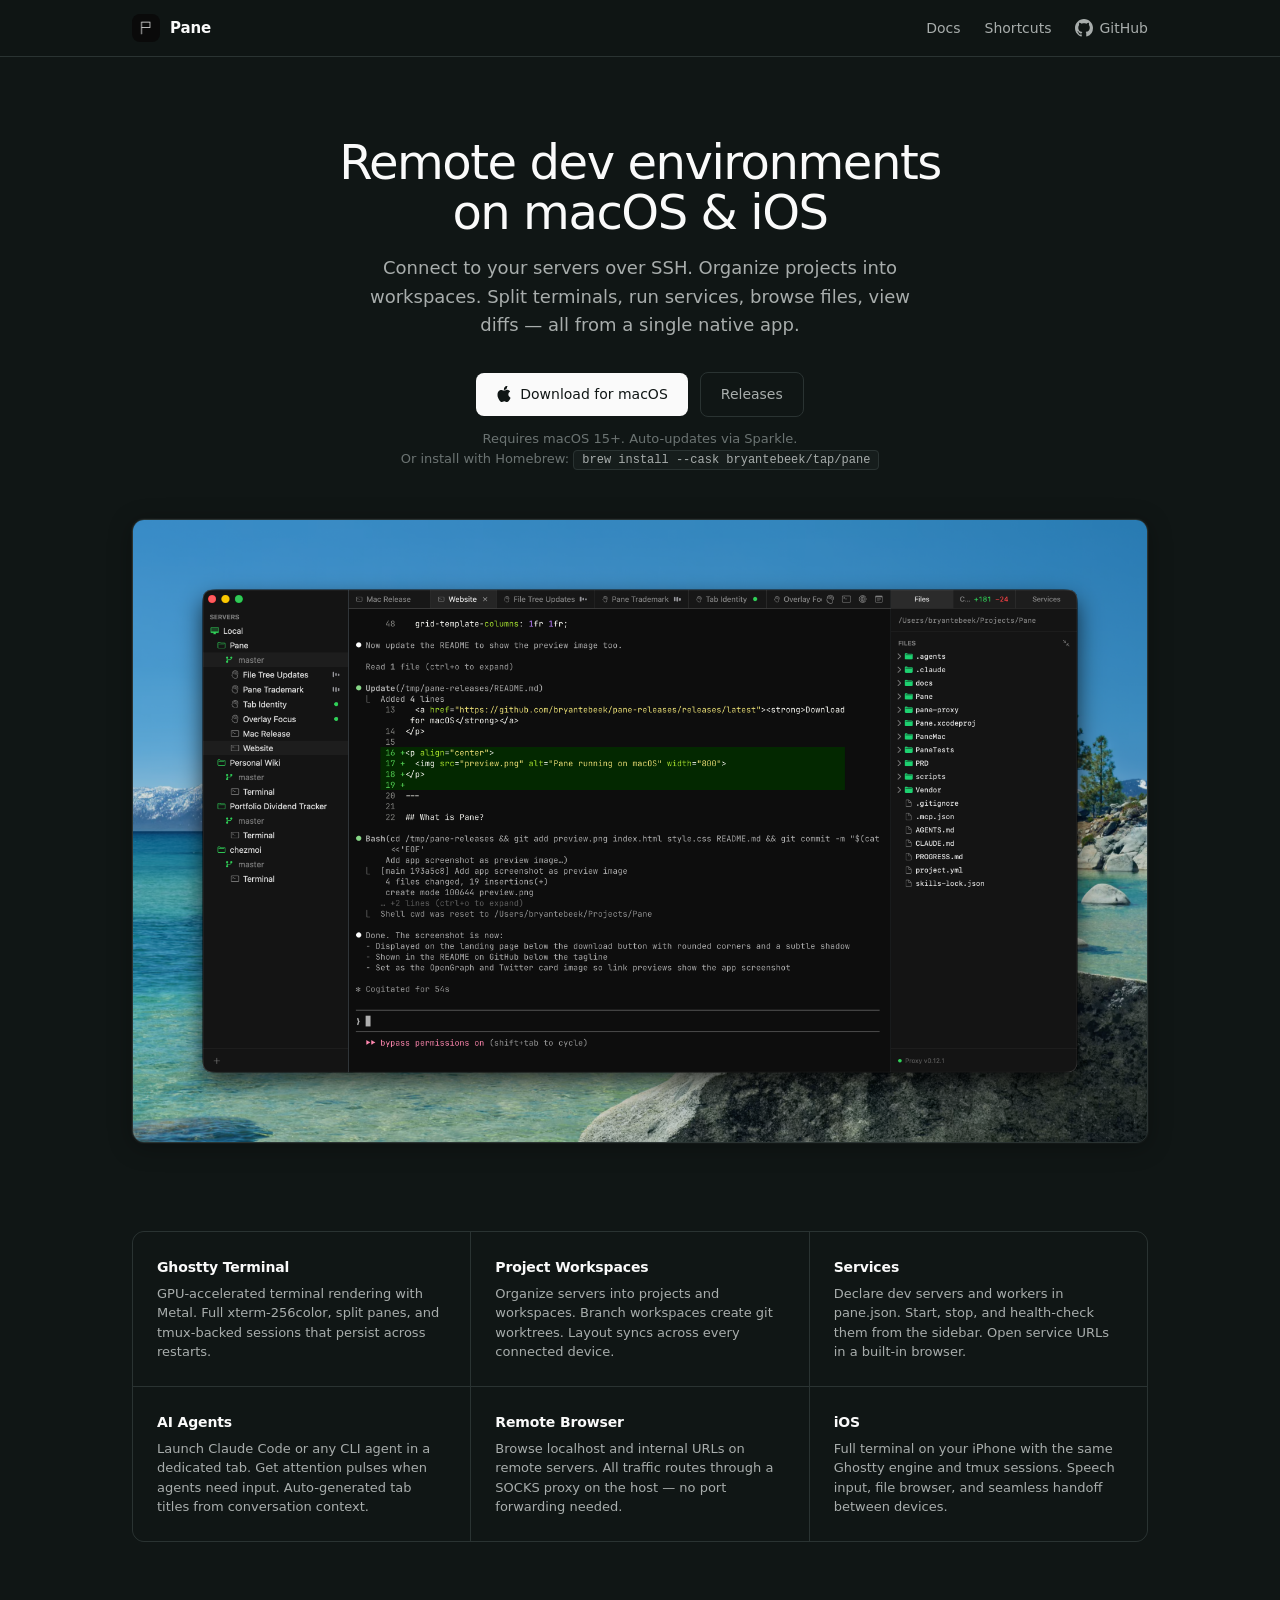
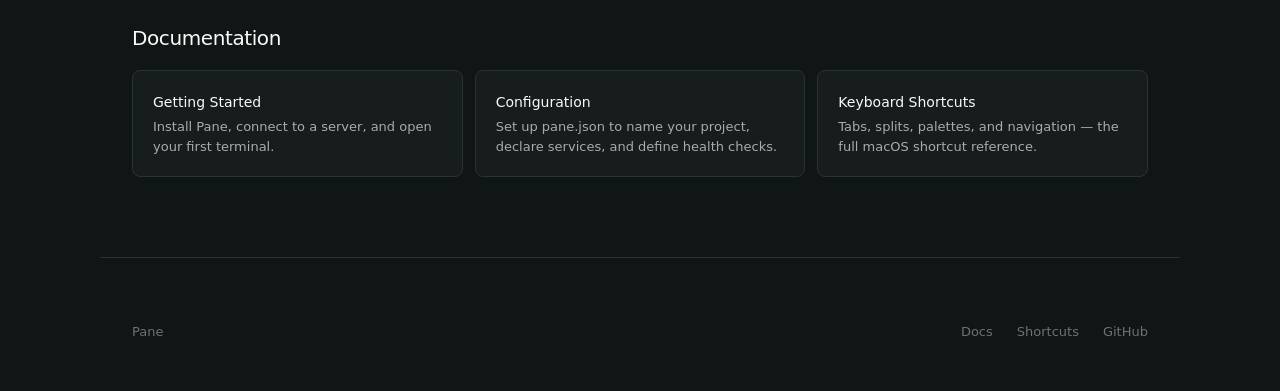
==== index.html @ 987dcee6 "redesign: dark theme landing page inspired by paseo.sh Dark background (#101615), sticky nav with bl" ====
<!doctype html>
<html lang="en">
<head>
  <meta charset="utf-8">
  <title>Pane — remote dev environments on macOS & iOS</title>
  <meta name="viewport" content="width=device-width, initial-scale=1">
  <meta name="description" content="A native macOS and iOS app for managing remote development environments over SSH. Ghostty-powered terminals, split panes, services, and seamless cross-device sync.">
  <meta property="og:image" content="https://bryantebeek.github.io/pane-releases/preview.png">
  <meta property="og:title" content="Pane — remote dev environments on macOS & iOS">
  <meta property="og:description" content="A native macOS and iOS app for managing remote development environments over SSH. Ghostty-powered terminals, split panes, services, and seamless cross-device sync.">
  <meta name="twitter:card" content="summary_large_image">
  <meta name="twitter:image" content="https://bryantebeek.github.io/pane-releases/preview.png">
  <link rel="icon" href="icon.png" type="image/png">
  <link rel="stylesheet" href="style.css">
</head>
<body>
  <nav>
    <div class="nav-inner">
      <a href="/" class="nav-brand">
        <img src="icon.png" alt="Pane" width="28" height="28">
        Pane
      </a>
      <div class="nav-links">
        <a href="docs/getting-started.html">Docs</a>
        <a href="docs/keyboard-shortcuts.html">Shortcuts</a>
        <a href="https://github.com/bryantebeek/pane-releases" class="gh-link">
          <svg viewBox="0 0 16 16" aria-hidden="true"><path d="M8 0C3.58 0 0 3.58 0 8c0 3.54 2.29 6.53 5.47 7.59.4.07.55-.17.55-.38 0-.19-.01-.82-.01-1.49-2.01.37-2.53-.49-2.69-.94-.09-.23-.48-.94-.82-1.13-.28-.15-.68-.52-.01-.53.63-.01 1.08.58 1.23.82.72 1.21 1.87.87 2.33.66.07-.52.28-.87.51-1.07-1.78-.2-3.64-.89-3.64-3.95 0-.87.31-1.59.82-2.15-.08-.2-.36-1.02.08-2.12 0 0 .67-.21 2.2.82.64-.18 1.32-.27 2-.27.68 0 1.36.09 2 .27 1.53-1.04 2.2-.82 2.2-.82.44 1.1.16 1.92.08 2.12.51.56.82 1.27.82 2.15 0 3.07-1.87 3.75-3.65 3.95.29.25.54.73.54 1.48 0 1.07-.01 1.93-.01 2.2 0 .21.15.46.55.38A8.013 8.013 0 0016 8c0-4.42-3.58-8-8-8z"/></svg>
          GitHub
        </a>
      </div>
    </div>
  </nav>

  <section class="hero">
    <h1>Remote dev environments<br>on macOS &amp; iOS</h1>
    <p class="subtitle">
      Connect to your servers over SSH. Organize projects into workspaces.
      Split terminals, run services, browse files, view diffs &mdash; all from
      a single native app.
    </p>
    <div class="hero-actions">
      <a class="btn-primary" href="https://github.com/bryantebeek/pane-releases/releases/latest">
        <svg viewBox="0 0 16 16" fill="currentColor"><path d="M11.182.008C11.148-.03 9.923.023 8.857 1.18c-1.066 1.156-.902 2.482-.878 2.516.024.034 1.52.087 2.475-1.258.955-1.345.762-2.391.728-2.43zm3.314 11.733c-.048-.096-2.325-1.234-2.113-3.422.212-2.189 1.675-2.789 1.698-2.854.023-.065-.597-.79-1.254-1.157a3.692 3.692 0 00-1.563-.434c-.108-.003-.483-.095-1.254.116-.508.139-1.653.589-1.968.607-.316.018-1.256-.522-2.267-.665-.647-.125-1.333.131-1.824.328-.49.196-1.422.754-2.074 2.237-.652 1.482-.311 3.83-.067 4.56.244.729.625 1.924 1.273 2.796.576.984 1.34 1.667 1.659 1.899.319.232 1.219.386 1.843.067.502-.308 1.408-.485 1.766-.472.357.013 1.061.154 1.782.539.571.197 1.111.115 1.652-.105.541-.221 1.324-1.059 2.238-2.758.347-.79.505-1.217.473-1.282z"/><path d="M11.182.008C11.148-.03 9.923.023 8.857 1.18c-1.066 1.156-.902 2.482-.878 2.516.024.034 1.52.087 2.475-1.258.955-1.345.762-2.391.728-2.43z"/></svg>
        Download for macOS
      </a>
      <a class="btn-secondary" href="https://github.com/bryantebeek/pane-releases/releases/latest">
        Releases
      </a>
    </div>
    <div class="hero-meta">
      Requires macOS 15+. Auto-updates via Sparkle.<br>
      Or install with Homebrew: <code>brew install --cask bryantebeek/tap/pane</code>
    </div>
  </section>

  <div class="preview-wrap">
    <img src="preview.png" alt="Pane running on macOS">
  </div>

  <section class="features-section">
    <div class="features-grid">
      <div class="feature">
        <h3>Ghostty Terminal</h3>
        <p>GPU-accelerated terminal rendering with Metal. Full xterm-256color, split panes, and tmux-backed sessions that persist across restarts.</p>
      </div>
      <div class="feature">
        <h3>Project Workspaces</h3>
        <p>Organize servers into projects and workspaces. Branch workspaces create git worktrees. Layout syncs across every connected device.</p>
      </div>
      <div class="feature">
        <h3>Services</h3>
        <p>Declare dev servers and workers in pane.json. Start, stop, and health-check them from the sidebar. Open service URLs in a built-in browser.</p>
      </div>
      <div class="feature">
        <h3>AI Agents</h3>
        <p>Launch Claude Code or any CLI agent in a dedicated tab. Get attention pulses when agents need input. Auto-generated tab titles from conversation context.</p>
      </div>
      <div class="feature">
        <h3>Remote Browser</h3>
        <p>Browse localhost and internal URLs on remote servers. All traffic routes through a SOCKS proxy on the host &mdash; no port forwarding needed.</p>
      </div>
      <div class="feature">
        <h3>iOS</h3>
        <p>Full terminal on your iPhone with the same Ghostty engine and tmux sessions. Speech input, file browser, and seamless handoff between devices.</p>
      </div>
    </div>
  </section>

  <section class="docs-section">
    <h2>Documentation</h2>
    <div class="docs-grid">
      <a href="docs/getting-started.html" class="doc-card">
        <h3>Getting Started</h3>
        <p>Install Pane, connect to a server, and open your first terminal.</p>
      </a>
      <a href="docs/configuration.html" class="doc-card">
        <h3>Configuration</h3>
        <p>Set up pane.json to name your project, declare services, and define health checks.</p>
      </a>
      <a href="docs/keyboard-shortcuts.html" class="doc-card">
        <h3>Keyboard Shortcuts</h3>
        <p>Tabs, splits, palettes, and navigation &mdash; the full macOS shortcut reference.</p>
      </a>
    </div>
  </section>

  <footer>
    <div class="footer-left">Pane</div>
    <div class="footer-links">
      <a href="docs/getting-started.html">Docs</a>
      <a href="docs/keyboard-shortcuts.html">Shortcuts</a>
      <a href="https://github.com/bryantebeek/pane-releases">GitHub</a>
    </div>
  </footer>
</body>
</html>
---- style.css ----
*,
*::before,
*::after {
  margin: 0;
  padding: 0;
  box-sizing: border-box;
}

:root {
  --bg: #101615;
  --bg-raised: #161d1c;
  --bg-card: #1a2221;
  --border: #2a3332;
  --border-hover: #3a4544;
  --text: #fafafa;
  --text-muted: #a8adac;
  --text-dim: #6b7372;
  --accent: #fafafa;
  --radius: 8px;
  --radius-lg: 12px;
  --max-width: 1080px;
}

html {
  -webkit-font-smoothing: antialiased;
  -moz-osx-font-smoothing: grayscale;
}

body {
  font: 16px/1.6 ui-sans-serif, system-ui, -apple-system, sans-serif;
  color: var(--text);
  background: var(--bg);
  min-height: 100vh;
}

a {
  color: inherit;
  text-decoration: none;
}

/* Nav */
nav {
  position: sticky;
  top: 0;
  z-index: 100;
  backdrop-filter: blur(12px);
  -webkit-backdrop-filter: blur(12px);
  background: rgba(16, 22, 21, 0.8);
  border-bottom: 1px solid var(--border);
}

.nav-inner {
  max-width: var(--max-width);
  margin: 0 auto;
  padding: 0 2rem;
  height: 56px;
  display: flex;
  align-items: center;
  justify-content: space-between;
}

.nav-brand {
  display: flex;
  align-items: center;
  gap: 10px;
  font-weight: 600;
  font-size: 15px;
  letter-spacing: -0.01em;
}

.nav-brand img {
  border-radius: 8px;
}

.nav-links {
  display: flex;
  align-items: center;
  gap: 1.5rem;
}

.nav-links a {
  font-size: 14px;
  color: var(--text-muted);
  transition: color 0.15s;
}

.nav-links a:hover {
  color: var(--text);
}

.nav-links .gh-link {
  display: flex;
  align-items: center;
  gap: 6px;
}

.nav-links .gh-link svg {
  width: 18px;
  height: 18px;
  fill: var(--text-muted);
  transition: fill 0.15s;
}

.nav-links .gh-link:hover svg {
  fill: var(--text);
}

/* Hero */
.hero {
  max-width: var(--max-width);
  margin: 0 auto;
  padding: 5rem 2rem 0;
  text-align: center;
}

.hero h1 {
  font-size: clamp(2rem, 5vw, 3rem);
  font-weight: 500;
  line-height: 1.05;
  letter-spacing: -0.03em;
  margin-bottom: 1rem;
}

.hero .subtitle {
  font-size: 1.125rem;
  color: var(--text-muted);
  line-height: 1.6;
  max-width: 560px;
  margin: 0 auto 2rem;
}

.hero-actions {
  display: flex;
  align-items: center;
  justify-content: center;
  gap: 0.75rem;
  flex-wrap: wrap;
  margin-bottom: 0.75rem;
}

.btn-primary {
  display: inline-flex;
  align-items: center;
  gap: 8px;
  padding: 10px 20px;
  background: var(--text);
  color: var(--bg);
  border-radius: var(--radius);
  font-size: 14px;
  font-weight: 500;
  transition: opacity 0.15s;
}

.btn-primary:hover {
  opacity: 0.9;
}

.btn-primary svg {
  width: 16px;
  height: 16px;
}

.btn-secondary {
  display: inline-flex;
  align-items: center;
  gap: 8px;
  padding: 10px 20px;
  background: transparent;
  color: var(--text-muted);
  border: 1px solid var(--border);
  border-radius: var(--radius);
  font-size: 14px;
  font-weight: 500;
  transition: border-color 0.15s, color 0.15s;
}

.btn-secondary:hover {
  border-color: var(--border-hover);
  color: var(--text);
}

.hero-meta {
  color: var(--text-dim);
  font-size: 13px;
  margin-top: 0.5rem;
}

.hero-meta code {
  background: var(--bg-raised);
  padding: 2px 8px;
  border-radius: 4px;
  font-size: 12px;
  font-family: ui-monospace, "SF Mono", Menlo, monospace;
  border: 1px solid var(--border);
  color: var(--text-muted);
}

/* Preview */
.preview-wrap {
  max-width: var(--max-width);
  margin: 3rem auto 0;
  padding: 0 2rem;
}

.preview-wrap img {
  width: 100%;
  border-radius: var(--radius-lg);
  border: 1px solid var(--border);
  box-shadow:
    0 4px 24px rgba(0, 0, 0, 0.3),
    0 0 0 1px rgba(255, 255, 255, 0.03);
}

/* Features */
.features-section {
  max-width: var(--max-width);
  margin: 0 auto;
  padding: 5rem 2rem 0;
}

.features-grid {
  display: grid;
  grid-template-columns: repeat(3, 1fr);
  gap: 1px;
  background: var(--border);
  border: 1px solid var(--border);
  border-radius: var(--radius-lg);
  overflow: hidden;
}

.feature {
  background: var(--bg);
  padding: 1.5rem;
}

.feature h3 {
  font-size: 14px;
  font-weight: 600;
  margin-bottom: 0.35rem;
  letter-spacing: -0.01em;
}

.feature p {
  font-size: 13px;
  color: var(--text-muted);
  line-height: 1.5;
}

/* Docs */
.docs-section {
  max-width: var(--max-width);
  margin: 0 auto;
  padding: 5rem 2rem 0;
}

.docs-section h2 {
  font-size: 1.25rem;
  font-weight: 500;
  margin-bottom: 1rem;
  letter-spacing: -0.02em;
}

.docs-grid {
  display: grid;
  grid-template-columns: repeat(3, 1fr);
  gap: 0.75rem;
}

.doc-card {
  display: block;
  padding: 1.25rem;
  background: var(--bg-raised);
  border: 1px solid var(--border);
  border-radius: var(--radius);
  transition: border-color 0.15s, background 0.15s;
}

.doc-card:hover {
  border-color: var(--border-hover);
  background: var(--bg-card);
}

.doc-card h3 {
  font-size: 14px;
  font-weight: 500;
  margin-bottom: 0.25rem;
}

.doc-card p {
  font-size: 13px;
  color: var(--text-muted);
  line-height: 1.5;
}

/* Footer */
footer {
  max-width: var(--max-width);
  margin: 0 auto;
  padding: 4rem 2rem 3rem;
  margin-top: 5rem;
  border-top: 1px solid var(--border);
  display: flex;
  justify-content: space-between;
  align-items: center;
}

.footer-left {
  font-size: 13px;
  color: var(--text-dim);
}

.footer-links {
  display: flex;
  gap: 1.5rem;
}

.footer-links a {
  font-size: 13px;
  color: var(--text-dim);
  transition: color 0.15s;
}

.footer-links a:hover {
  color: var(--text-muted);
}

/* Responsive */
@media (max-width: 768px) {
  .features-grid {
    grid-template-columns: repeat(2, 1fr);
  }

  .docs-grid {
    grid-template-columns: 1fr;
  }

  .hero {
    padding-top: 3rem;
  }
}

@media (max-width: 480px) {
  .features-grid {
    grid-template-columns: 1fr;
  }

  .hero h1 {
    font-size: 2rem;
  }

  .nav-inner {
    padding: 0 1rem;
  }

  .hero,
  .preview-wrap,
  .features-section,
  .docs-section,
  footer {
    padding-left: 1rem;
    padding-right: 1rem;
  }

  footer {
    flex-direction: column;
    gap: 1rem;
    text-align: center;
  }
}
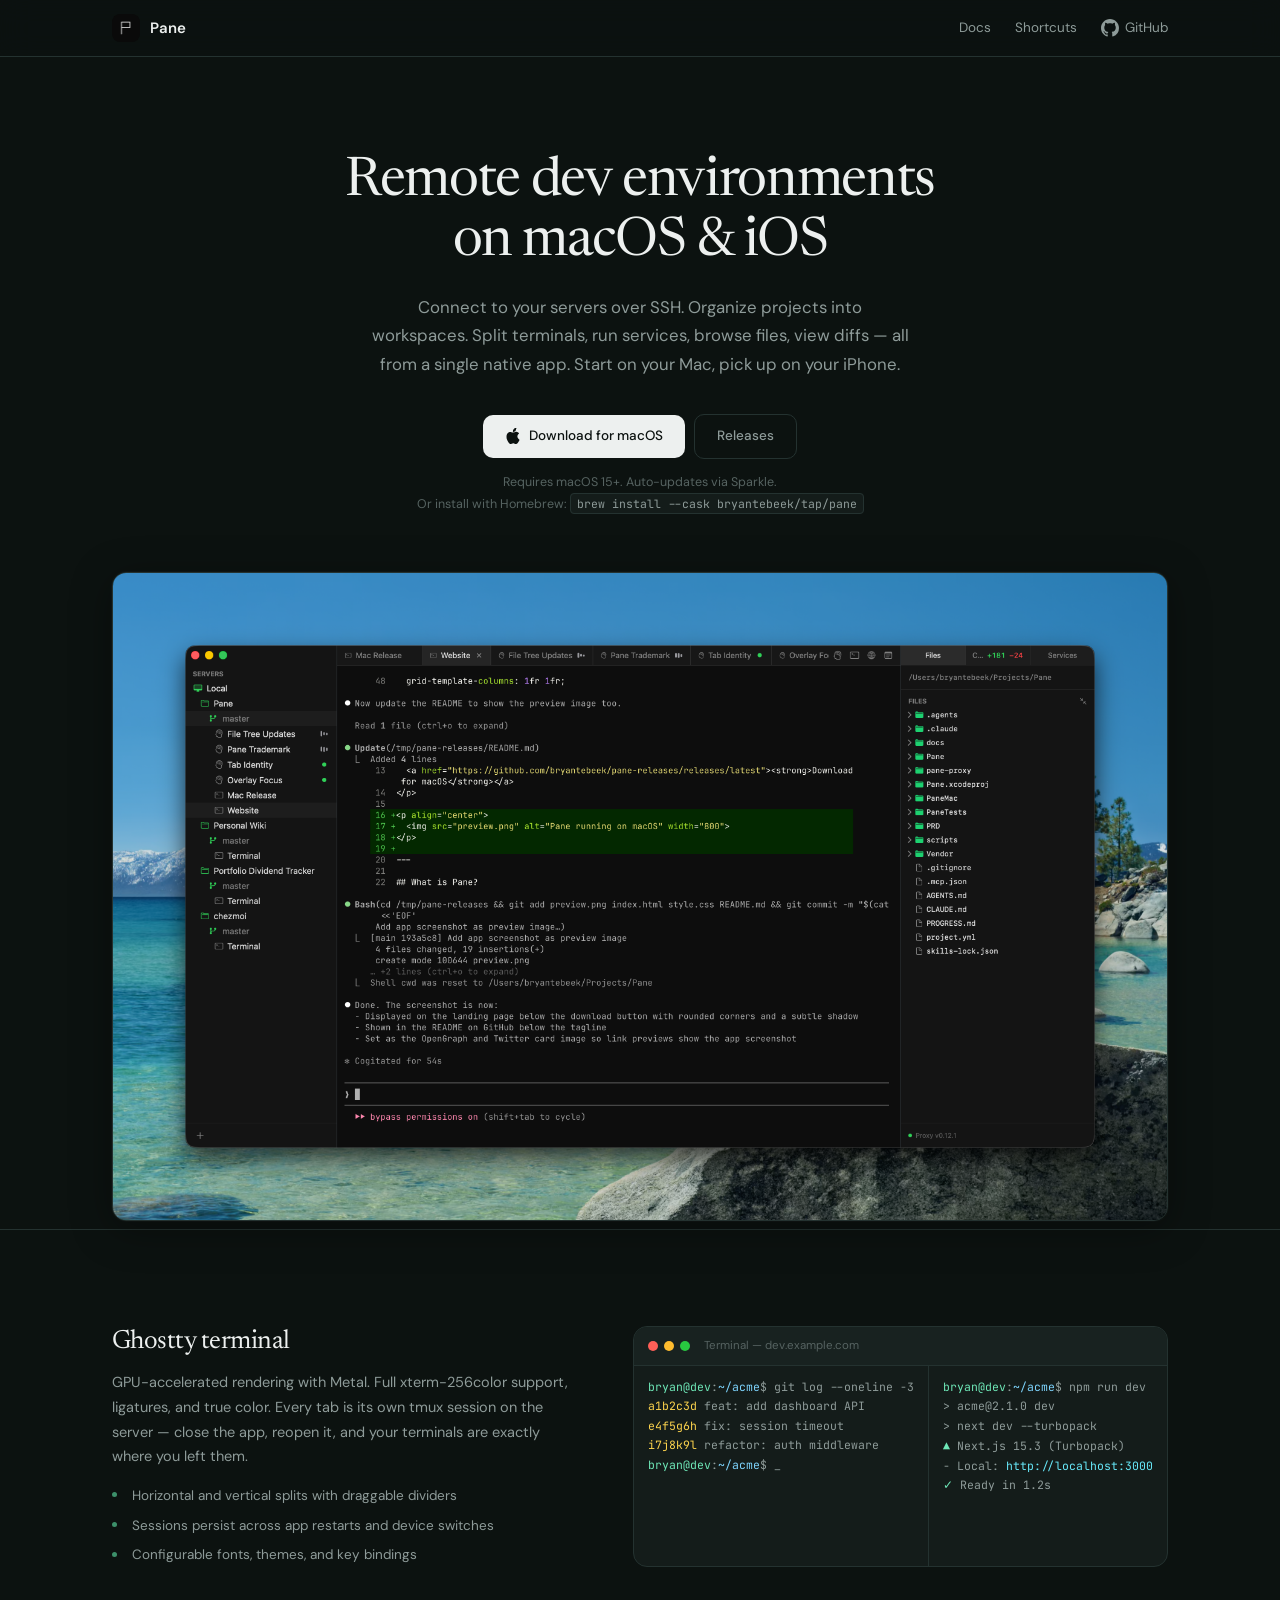
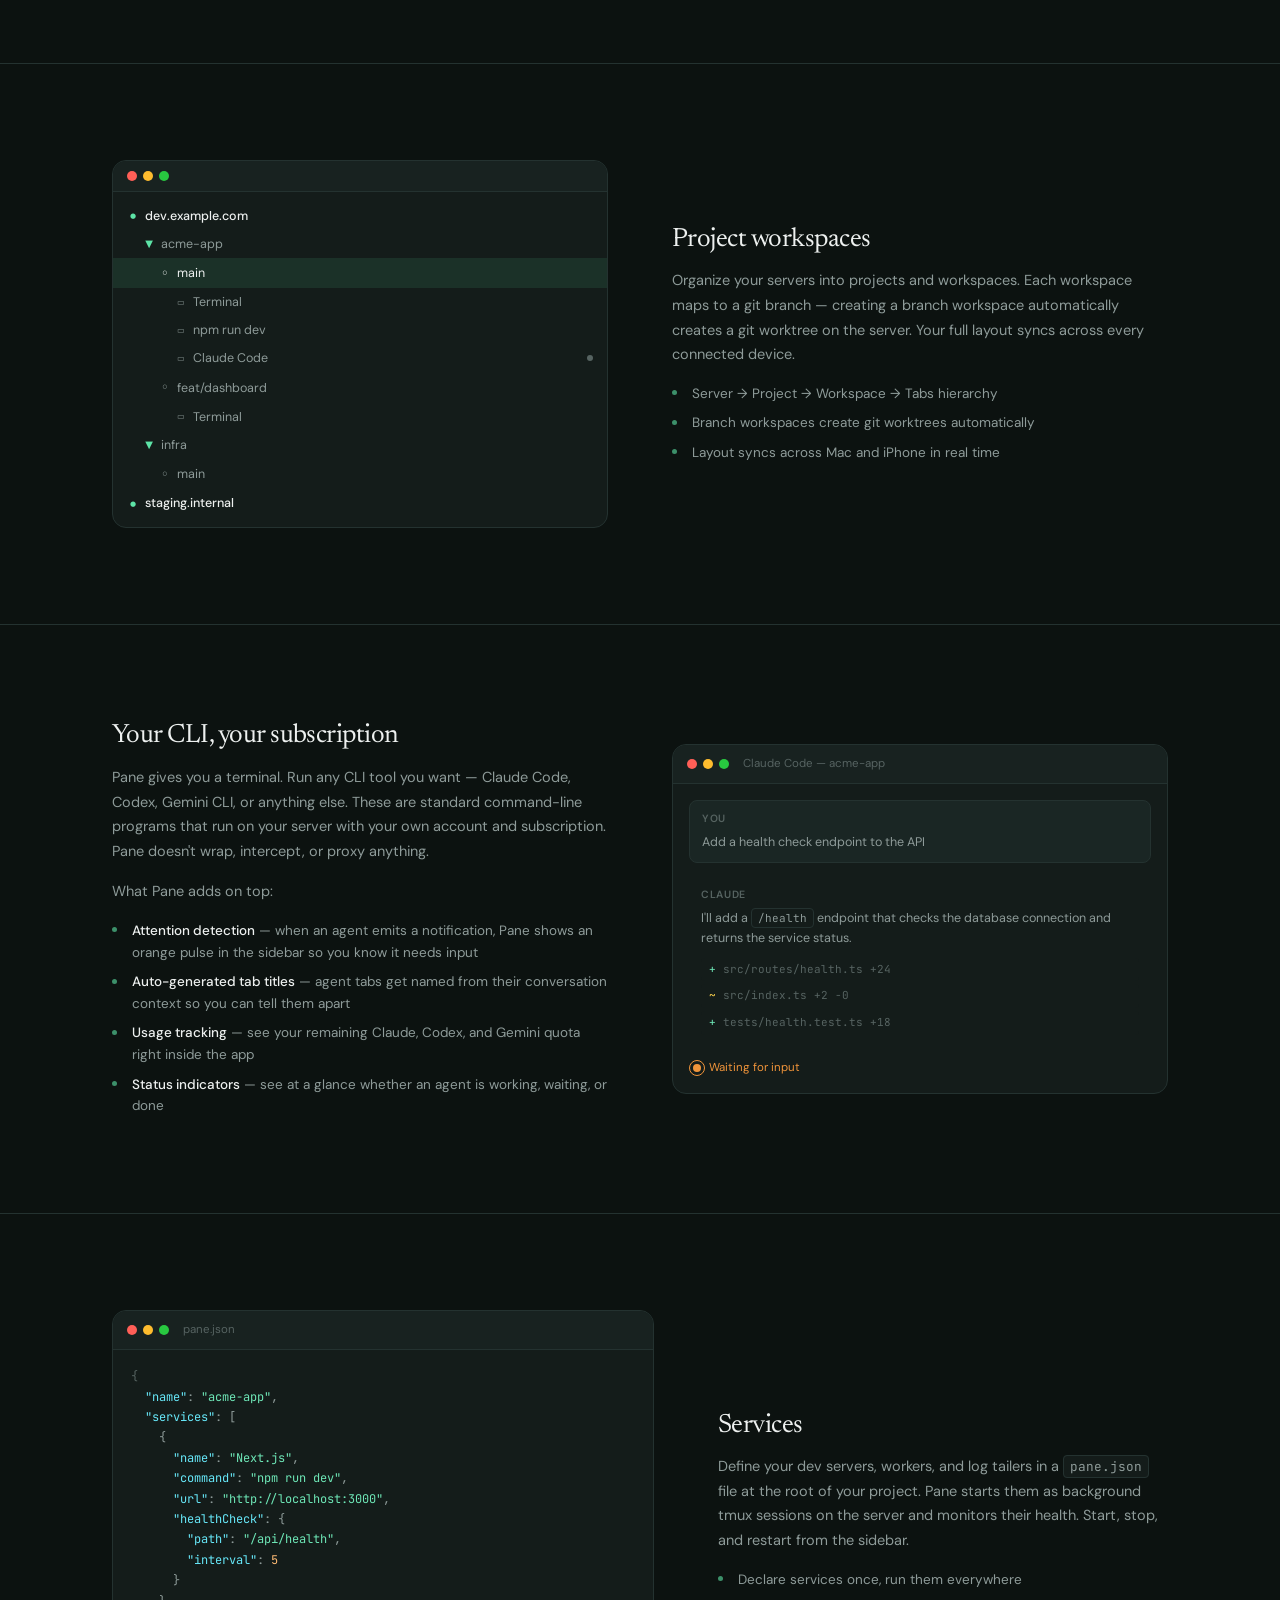
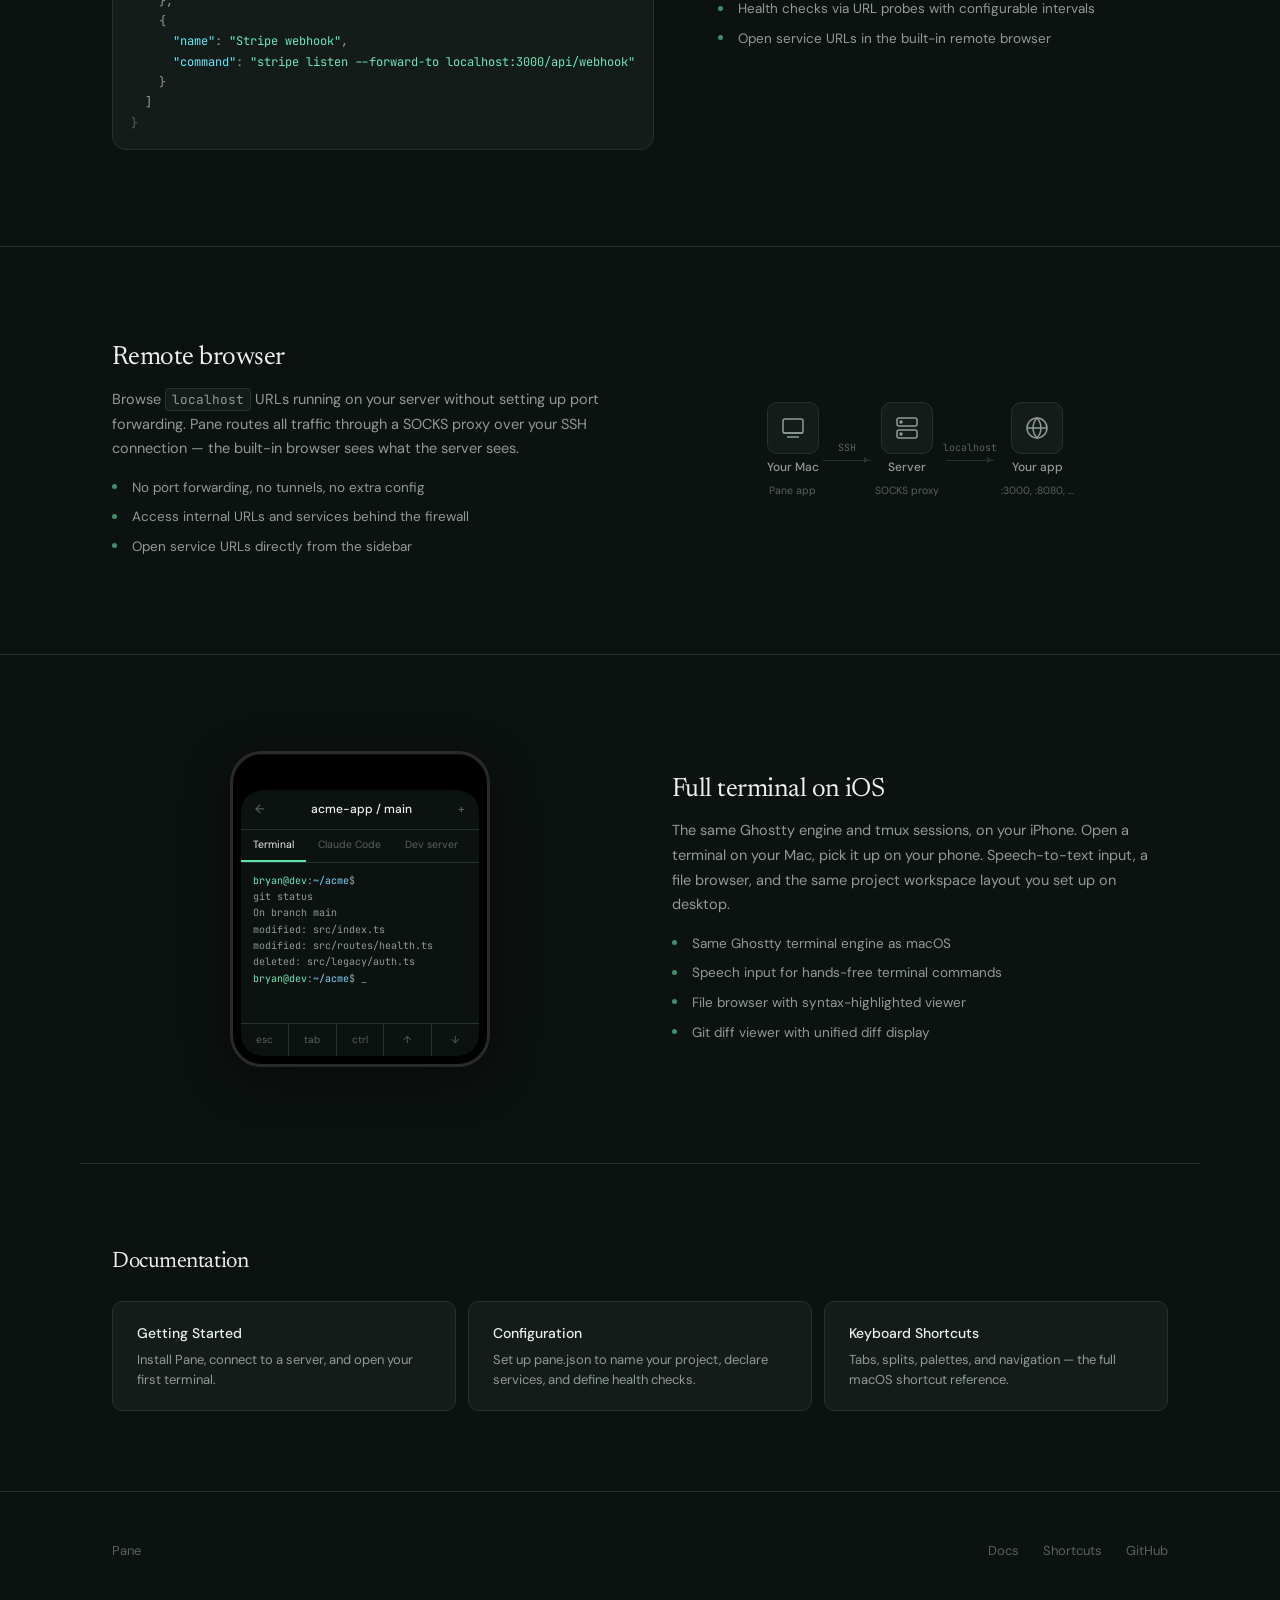
==== commit b4c4e97f: "redesign: dedicated feature sections with visuals, CLI messaging - Each feature now has a full-width" ====
--- a/index.html
+++ b/index.html
@@ -11,11 +11,15 @@
   <meta name="twitter:card" content="summary_large_image">
   <meta name="twitter:image" content="https://bryantebeek.github.io/pane-releases/preview.png">
   <link rel="icon" href="icon.png" type="image/png">
+  <link rel="preconnect" href="https://fonts.googleapis.com">
+  <link rel="preconnect" href="https://fonts.gstatic.com" crossorigin>
+  <link href="https://fonts.googleapis.com/css2?family=Newsreader:ital,opsz,wght@0,6..72,400;0,6..72,500;1,6..72,400&family=DM+Sans:wght@400;500;600&family=JetBrains+Mono:wght@400;500&display=swap" rel="stylesheet">
   <link rel="stylesheet" href="style.css">
 </head>
 <body>
+
   <nav>
-    <div class="nav-inner">
+    <div class="container nav-inner">
       <a href="/" class="nav-brand">
         <img src="icon.png" alt="Pane" width="28" height="28">
         Pane
@@ -31,62 +35,295 @@
     </div>
   </nav>
 
+  <!-- ─── Hero ─── -->
   <section class="hero">
-    <h1>Remote dev environments<br>on macOS &amp; iOS</h1>
-    <p class="subtitle">
-      Connect to your servers over SSH. Organize projects into workspaces.
-      Split terminals, run services, browse files, view diffs &mdash; all from
-      a single native app.
-    </p>
-    <div class="hero-actions">
-      <a class="btn-primary" href="https://github.com/bryantebeek/pane-releases/releases/latest">
-        <svg viewBox="0 0 16 16" fill="currentColor"><path d="M11.182.008C11.148-.03 9.923.023 8.857 1.18c-1.066 1.156-.902 2.482-.878 2.516.024.034 1.52.087 2.475-1.258.955-1.345.762-2.391.728-2.43zm3.314 11.733c-.048-.096-2.325-1.234-2.113-3.422.212-2.189 1.675-2.789 1.698-2.854.023-.065-.597-.79-1.254-1.157a3.692 3.692 0 00-1.563-.434c-.108-.003-.483-.095-1.254.116-.508.139-1.653.589-1.968.607-.316.018-1.256-.522-2.267-.665-.647-.125-1.333.131-1.824.328-.49.196-1.422.754-2.074 2.237-.652 1.482-.311 3.83-.067 4.56.244.729.625 1.924 1.273 2.796.576.984 1.34 1.667 1.659 1.899.319.232 1.219.386 1.843.067.502-.308 1.408-.485 1.766-.472.357.013 1.061.154 1.782.539.571.197 1.111.115 1.652-.105.541-.221 1.324-1.059 2.238-2.758.347-.79.505-1.217.473-1.282z"/><path d="M11.182.008C11.148-.03 9.923.023 8.857 1.18c-1.066 1.156-.902 2.482-.878 2.516.024.034 1.52.087 2.475-1.258.955-1.345.762-2.391.728-2.43z"/></svg>
-        Download for macOS
-      </a>
-      <a class="btn-secondary" href="https://github.com/bryantebeek/pane-releases/releases/latest">
-        Releases
-      </a>
-    </div>
-    <div class="hero-meta">
-      Requires macOS 15+. Auto-updates via Sparkle.<br>
-      Or install with Homebrew: <code>brew install --cask bryantebeek/tap/pane</code>
-    </div>
-  </section>
-
-  <div class="preview-wrap">
+    <div class="container">
+      <h1>Remote dev environments<br>on macOS &amp; iOS</h1>
+      <p class="subtitle">
+        Connect to your servers over SSH. Organize projects into workspaces.
+        Split terminals, run services, browse files, view diffs &mdash; all from
+        a single native app. Start on your Mac, pick up on your iPhone.
+      </p>
+      <div class="hero-actions">
+        <a class="btn-primary" href="https://github.com/bryantebeek/pane-releases/releases/latest">
+          <svg viewBox="0 0 16 16" fill="currentColor" width="16" height="16"><path d="M11.182.008C11.148-.03 9.923.023 8.857 1.18c-1.066 1.156-.902 2.482-.878 2.516.024.034 1.52.087 2.475-1.258.955-1.345.762-2.391.728-2.43zm3.314 11.733c-.048-.096-2.325-1.234-2.113-3.422.212-2.189 1.675-2.789 1.698-2.854.023-.065-.597-.79-1.254-1.157a3.692 3.692 0 00-1.563-.434c-.108-.003-.483-.095-1.254.116-.508.139-1.653.589-1.968.607-.316.018-1.256-.522-2.267-.665-.647-.125-1.333.131-1.824.328-.49.196-1.422.754-2.074 2.237-.652 1.482-.311 3.83-.067 4.56.244.729.625 1.924 1.273 2.796.576.984 1.34 1.667 1.659 1.899.319.232 1.219.386 1.843.067.502-.308 1.408-.485 1.766-.472.357.013 1.061.154 1.782.539.571.197 1.111.115 1.652-.105.541-.221 1.324-1.059 2.238-2.758.347-.79.505-1.217.473-1.282z"/><path d="M11.182.008C11.148-.03 9.923.023 8.857 1.18c-1.066 1.156-.902 2.482-.878 2.516.024.034 1.52.087 2.475-1.258.955-1.345.762-2.391.728-2.43z"/></svg>
+          Download for macOS
+        </a>
+        <a class="btn-secondary" href="https://github.com/bryantebeek/pane-releases/releases/latest">Releases</a>
+      </div>
+      <div class="hero-meta">
+        Requires macOS 15+. Auto-updates via Sparkle.<br>
+        Or install with Homebrew: <code>brew install --cask bryantebeek/tap/pane</code>
+      </div>
+    </div>
+  </section>
+
+  <div class="preview-wrap container">
     <img src="preview.png" alt="Pane running on macOS">
   </div>
 
-  <section class="features-section">
-    <div class="features-grid">
-      <div class="feature">
-        <h3>Ghostty Terminal</h3>
-        <p>GPU-accelerated terminal rendering with Metal. Full xterm-256color, split panes, and tmux-backed sessions that persist across restarts.</p>
-      </div>
-      <div class="feature">
-        <h3>Project Workspaces</h3>
-        <p>Organize servers into projects and workspaces. Branch workspaces create git worktrees. Layout syncs across every connected device.</p>
-      </div>
-      <div class="feature">
-        <h3>Services</h3>
-        <p>Declare dev servers and workers in pane.json. Start, stop, and health-check them from the sidebar. Open service URLs in a built-in browser.</p>
-      </div>
-      <div class="feature">
-        <h3>AI Agents</h3>
-        <p>Launch Claude Code or any CLI agent in a dedicated tab. Get attention pulses when agents need input. Auto-generated tab titles from conversation context.</p>
-      </div>
-      <div class="feature">
-        <h3>Remote Browser</h3>
-        <p>Browse localhost and internal URLs on remote servers. All traffic routes through a SOCKS proxy on the host &mdash; no port forwarding needed.</p>
-      </div>
-      <div class="feature">
-        <h3>iOS</h3>
-        <p>Full terminal on your iPhone with the same Ghostty engine and tmux sessions. Speech input, file browser, and seamless handoff between devices.</p>
-      </div>
-    </div>
-  </section>
-
-  <section class="docs-section">
+  <!-- ─── Feature: Ghostty Terminal ─── -->
+  <section class="feat" id="terminal">
+    <div class="container feat-row">
+      <div class="feat-text">
+        <h2>Ghostty terminal</h2>
+        <p>GPU-accelerated rendering with Metal. Full xterm-256color support, ligatures, and true color. Every tab is its own tmux session on the server &mdash; close the app, reopen it, and your terminals are exactly where you left them.</p>
+        <ul class="feat-list">
+          <li>Horizontal and vertical splits with draggable dividers</li>
+          <li>Sessions persist across app restarts and device switches</li>
+          <li>Configurable fonts, themes, and key bindings</li>
+        </ul>
+      </div>
+      <div class="feat-visual">
+        <div class="mock-window">
+          <div class="mock-titlebar">
+            <span class="dot red"></span><span class="dot yellow"></span><span class="dot green"></span>
+            <span class="mock-title">Terminal &mdash; dev.example.com</span>
+          </div>
+          <div class="mock-splits">
+            <div class="mock-pane">
+              <code><span class="c-green">bryan@dev</span>:<span class="c-blue">~/acme</span>$ git log --oneline -3</code>
+              <code><span class="c-yellow">a1b2c3d</span> feat: add dashboard API</code>
+              <code><span class="c-yellow">e4f5g6h</span> fix: session timeout</code>
+              <code><span class="c-yellow">i7j8k9l</span> refactor: auth middleware</code>
+              <code><span class="c-green">bryan@dev</span>:<span class="c-blue">~/acme</span>$ <span class="cursor">_</span></code>
+            </div>
+            <div class="mock-divider-v"></div>
+            <div class="mock-pane">
+              <code><span class="c-green">bryan@dev</span>:<span class="c-blue">~/acme</span>$ npm run dev</code>
+              <code class="c-dim">  &gt; acme@2.1.0 dev</code>
+              <code class="c-dim">  &gt; next dev --turbopack</code>
+              <code></code>
+              <code>  <span class="c-green">&#9650;</span> Next.js 15.3 (Turbopack)</code>
+              <code>  - Local: <span class="c-cyan">http://localhost:3000</span></code>
+              <code>  <span class="c-green">&#10003;</span> Ready in 1.2s</code>
+            </div>
+          </div>
+        </div>
+      </div>
+    </div>
+  </section>
+
+  <!-- ─── Feature: Workspaces ─── -->
+  <section class="feat" id="workspaces">
+    <div class="container feat-row feat-row-reverse">
+      <div class="feat-text">
+        <h2>Project workspaces</h2>
+        <p>Organize your servers into projects and workspaces. Each workspace maps to a git branch &mdash; creating a branch workspace automatically creates a git worktree on the server. Your full layout syncs across every connected device.</p>
+        <ul class="feat-list">
+          <li>Server &rarr; Project &rarr; Workspace &rarr; Tabs hierarchy</li>
+          <li>Branch workspaces create git worktrees automatically</li>
+          <li>Layout syncs across Mac and iPhone in real time</li>
+        </ul>
+      </div>
+      <div class="feat-visual">
+        <div class="mock-sidebar">
+          <div class="mock-titlebar">
+            <span class="dot red"></span><span class="dot yellow"></span><span class="dot green"></span>
+          </div>
+          <div class="sidebar-tree">
+            <div class="tree-item server"><span class="tree-icon">&#9679;</span> dev.example.com</div>
+            <div class="tree-item project indent-1"><span class="tree-icon folder">&#9660;</span> acme-app</div>
+            <div class="tree-item workspace indent-2 active"><span class="tree-icon branch">&#9702;</span> main</div>
+            <div class="tree-item tab indent-3"><span class="tree-icon">&#9645;</span> Terminal</div>
+            <div class="tree-item tab indent-3"><span class="tree-icon">&#9645;</span> npm run dev</div>
+            <div class="tree-item tab indent-3 agent"><span class="tree-icon">&#9645;</span> Claude Code <span class="status-dot working"></span></div>
+            <div class="tree-item workspace indent-2"><span class="tree-icon branch">&#9702;</span> feat/dashboard</div>
+            <div class="tree-item tab indent-3"><span class="tree-icon">&#9645;</span> Terminal</div>
+            <div class="tree-item project indent-1"><span class="tree-icon folder">&#9660;</span> infra</div>
+            <div class="tree-item workspace indent-2"><span class="tree-icon branch">&#9702;</span> main</div>
+            <div class="tree-item server"><span class="tree-icon">&#9679;</span> staging.internal</div>
+          </div>
+        </div>
+      </div>
+    </div>
+  </section>
+
+  <!-- ─── Feature: CLI Agents ─── -->
+  <section class="feat" id="agents">
+    <div class="container feat-row">
+      <div class="feat-text">
+        <h2>Your CLI, your subscription</h2>
+        <p>Pane gives you a terminal. Run any CLI tool you want &mdash; Claude Code, Codex, Gemini CLI, or anything else. These are standard command-line programs that run on your server with your own account and subscription. Pane doesn't wrap, intercept, or proxy anything.</p>
+        <p>What Pane adds on top:</p>
+        <ul class="feat-list">
+          <li><strong>Attention detection</strong> &mdash; when an agent emits a notification, Pane shows an orange pulse in the sidebar so you know it needs input</li>
+          <li><strong>Auto-generated tab titles</strong> &mdash; agent tabs get named from their conversation context so you can tell them apart</li>
+          <li><strong>Usage tracking</strong> &mdash; see your remaining Claude, Codex, and Gemini quota right inside the app</li>
+          <li><strong>Status indicators</strong> &mdash; see at a glance whether an agent is working, waiting, or done</li>
+        </ul>
+      </div>
+      <div class="feat-visual">
+        <div class="mock-window">
+          <div class="mock-titlebar">
+            <span class="dot red"></span><span class="dot yellow"></span><span class="dot green"></span>
+            <span class="mock-title">Claude Code &mdash; acme-app</span>
+          </div>
+          <div class="mock-agent">
+            <div class="agent-msg user">
+              <span class="agent-role">You</span>
+              Add a health check endpoint to the API
+            </div>
+            <div class="agent-msg assistant">
+              <span class="agent-role">Claude</span>
+              I'll add a <code>/health</code> endpoint that checks the database connection and returns the service status.
+              <div class="agent-files">
+                <div class="agent-file"><span class="c-green">+</span> src/routes/health.ts <span class="c-dim">+24</span></div>
+                <div class="agent-file"><span class="c-yellow">~</span> src/index.ts <span class="c-dim">+2 -0</span></div>
+                <div class="agent-file"><span class="c-green">+</span> tests/health.test.ts <span class="c-dim">+18</span></div>
+              </div>
+            </div>
+            <div class="agent-status">
+              <span class="pulse"></span> Waiting for input
+            </div>
+          </div>
+        </div>
+      </div>
+    </div>
+  </section>
+
+  <!-- ─── Feature: Services ─── -->
+  <section class="feat" id="services">
+    <div class="container feat-row feat-row-reverse">
+      <div class="feat-text">
+        <h2>Services</h2>
+        <p>Define your dev servers, workers, and log tailers in a <code>pane.json</code> file at the root of your project. Pane starts them as background tmux sessions on the server and monitors their health. Start, stop, and restart from the sidebar.</p>
+        <ul class="feat-list">
+          <li>Declare services once, run them everywhere</li>
+          <li>Health checks via URL probes with configurable intervals</li>
+          <li>Open service URLs in the built-in remote browser</li>
+        </ul>
+      </div>
+      <div class="feat-visual">
+        <div class="mock-window mock-code">
+          <div class="mock-titlebar">
+            <span class="dot red"></span><span class="dot yellow"></span><span class="dot green"></span>
+            <span class="mock-title">pane.json</span>
+          </div>
+          <pre class="code-block"><span class="c-dim">{</span>
+  <span class="c-cyan">"name"</span>: <span class="c-green">"acme-app"</span>,
+  <span class="c-cyan">"services"</span>: [
+    {
+      <span class="c-cyan">"name"</span>: <span class="c-green">"Next.js"</span>,
+      <span class="c-cyan">"command"</span>: <span class="c-green">"npm run dev"</span>,
+      <span class="c-cyan">"url"</span>: <span class="c-green">"http://localhost:3000"</span>,
+      <span class="c-cyan">"healthCheck"</span>: {
+        <span class="c-cyan">"path"</span>: <span class="c-green">"/api/health"</span>,
+        <span class="c-cyan">"interval"</span>: <span class="c-orange">5</span>
+      }
+    },
+    {
+      <span class="c-cyan">"name"</span>: <span class="c-green">"Stripe webhook"</span>,
+      <span class="c-cyan">"command"</span>: <span class="c-green">"stripe listen --forward-to localhost:3000/api/webhook"</span>
+    }
+  ]
+<span class="c-dim">}</span></pre>
+        </div>
+      </div>
+    </div>
+  </section>
+
+  <!-- ─── Feature: Remote Browser ─── -->
+  <section class="feat" id="browser">
+    <div class="container feat-row">
+      <div class="feat-text">
+        <h2>Remote browser</h2>
+        <p>Browse <code>localhost</code> URLs running on your server without setting up port forwarding. Pane routes all traffic through a SOCKS proxy over your SSH connection &mdash; the built-in browser sees what the server sees.</p>
+        <ul class="feat-list">
+          <li>No port forwarding, no tunnels, no extra config</li>
+          <li>Access internal URLs and services behind the firewall</li>
+          <li>Open service URLs directly from the sidebar</li>
+        </ul>
+      </div>
+      <div class="feat-visual">
+        <div class="mock-diagram">
+          <div class="diagram-node laptop">
+            <div class="diagram-icon">
+              <svg viewBox="0 0 24 24" fill="none" stroke="currentColor" stroke-width="1.5"><rect x="2" y="3" width="20" height="14" rx="2"/><path d="M2 17h20"/><path d="M6 21h12"/></svg>
+            </div>
+            <span>Your Mac</span>
+            <span class="diagram-sub">Pane app</span>
+          </div>
+          <div class="diagram-arrow">
+            <span>SSH</span>
+            <div class="arrow-line"></div>
+          </div>
+          <div class="diagram-node server-node">
+            <div class="diagram-icon">
+              <svg viewBox="0 0 24 24" fill="none" stroke="currentColor" stroke-width="1.5"><rect x="2" y="2" width="20" height="8" rx="2"/><rect x="2" y="14" width="20" height="8" rx="2"/><circle cx="6" cy="6" r="1" fill="currentColor"/><circle cx="6" cy="18" r="1" fill="currentColor"/></svg>
+            </div>
+            <span>Server</span>
+            <span class="diagram-sub">SOCKS proxy</span>
+          </div>
+          <div class="diagram-arrow">
+            <span>localhost</span>
+            <div class="arrow-line"></div>
+          </div>
+          <div class="diagram-node app-node">
+            <div class="diagram-icon">
+              <svg viewBox="0 0 24 24" fill="none" stroke="currentColor" stroke-width="1.5"><circle cx="12" cy="12" r="10"/><path d="M2 12h20"/><path d="M12 2a15.3 15.3 0 014 10 15.3 15.3 0 01-4 10 15.3 15.3 0 01-4-10 15.3 15.3 0 014-10z"/></svg>
+            </div>
+            <span>Your app</span>
+            <span class="diagram-sub">:3000, :8080, ...</span>
+          </div>
+        </div>
+      </div>
+    </div>
+  </section>
+
+  <!-- ─── Feature: iOS ─── -->
+  <section class="feat" id="ios">
+    <div class="container feat-row feat-row-reverse">
+      <div class="feat-text">
+        <h2>Full terminal on iOS</h2>
+        <p>The same Ghostty engine and tmux sessions, on your iPhone. Open a terminal on your Mac, pick it up on your phone. Speech-to-text input, a file browser, and the same project workspace layout you set up on desktop.</p>
+        <ul class="feat-list">
+          <li>Same Ghostty terminal engine as macOS</li>
+          <li>Speech input for hands-free terminal commands</li>
+          <li>File browser with syntax-highlighted viewer</li>
+          <li>Git diff viewer with unified diff display</li>
+        </ul>
+      </div>
+      <div class="feat-visual">
+        <div class="mock-phone">
+          <div class="phone-notch"></div>
+          <div class="phone-screen">
+            <div class="phone-header">
+              <span class="c-dim">&larr;</span>
+              <span>acme-app / main</span>
+              <span class="c-dim">+</span>
+            </div>
+            <div class="phone-tabs">
+              <span class="phone-tab active">Terminal</span>
+              <span class="phone-tab">Claude Code</span>
+              <span class="phone-tab">Dev server</span>
+            </div>
+            <div class="phone-terminal">
+              <code><span class="c-green">bryan@dev</span>:<span class="c-blue">~/acme</span>$</code>
+              <code>git status</code>
+              <code class="c-dim">On branch main</code>
+              <code></code>
+              <code class="c-green">  modified:  src/index.ts</code>
+              <code class="c-green">  modified:  src/routes/health.ts</code>
+              <code class="c-red">  deleted:   src/legacy/auth.ts</code>
+              <code></code>
+              <code><span class="c-green">bryan@dev</span>:<span class="c-blue">~/acme</span>$ <span class="cursor">_</span></code>
+            </div>
+            <div class="phone-toolbar">
+              <span>esc</span>
+              <span>tab</span>
+              <span>ctrl</span>
+              <span>&uarr;</span>
+              <span>&darr;</span>
+            </div>
+          </div>
+        </div>
+      </div>
+    </div>
+  </section>
+
+  <!-- ─── Docs ─── -->
+  <section class="docs-section container">
     <h2>Documentation</h2>
     <div class="docs-grid">
       <a href="docs/getting-started.html" class="doc-card">
@@ -105,12 +342,15 @@
   </section>
 
   <footer>
-    <div class="footer-left">Pane</div>
-    <div class="footer-links">
-      <a href="docs/getting-started.html">Docs</a>
-      <a href="docs/keyboard-shortcuts.html">Shortcuts</a>
-      <a href="https://github.com/bryantebeek/pane-releases">GitHub</a>
+    <div class="container footer-inner">
+      <div class="footer-left">Pane</div>
+      <div class="footer-links">
+        <a href="docs/getting-started.html">Docs</a>
+        <a href="docs/keyboard-shortcuts.html">Shortcuts</a>
+        <a href="https://github.com/bryantebeek/pane-releases">GitHub</a>
+      </div>
     </div>
   </footer>
+
 </body>
 </html>
--- a/style.css
+++ b/style.css
@@ -1,3 +1,4 @@
+/* ── Reset ── */
 *,
 *::before,
 *::after {
@@ -6,53 +7,73 @@
   box-sizing: border-box;
 }
 
+/* ── Tokens ── */
 :root {
-  --bg: #101615;
-  --bg-raised: #161d1c;
-  --bg-card: #1a2221;
-  --border: #2a3332;
-  --border-hover: #3a4544;
-  --text: #fafafa;
-  --text-muted: #a8adac;
-  --text-dim: #6b7372;
-  --accent: #fafafa;
-  --radius: 8px;
-  --radius-lg: 12px;
-  --max-width: 1080px;
+  --bg: #0c1210;
+  --bg-raised: #141c1a;
+  --bg-card: #182220;
+  --bg-surface: #1a2624;
+  --border: #243230;
+  --border-hover: #344442;
+  --text: #edf0ef;
+  --text-muted: #8e9b99;
+  --text-dim: #566361;
+  --accent: #5de4a7;
+  --accent-dim: rgba(93, 228, 167, 0.1);
+  --orange: #f0943a;
+  --radius: 10px;
+  --radius-lg: 14px;
+  --max-width: 1120px;
+  --font-display: "Newsreader", "Georgia", serif;
+  --font-body: "DM Sans", system-ui, sans-serif;
+  --font-mono: "JetBrains Mono", ui-monospace, "SF Mono", monospace;
 }
 
 html {
+  scroll-behavior: smooth;
   -webkit-font-smoothing: antialiased;
   -moz-osx-font-smoothing: grayscale;
 }
 
 body {
-  font: 16px/1.6 ui-sans-serif, system-ui, -apple-system, sans-serif;
+  font-family: var(--font-body);
+  font-size: 15px;
+  line-height: 1.65;
   color: var(--text);
   background: var(--bg);
-  min-height: 100vh;
-}
-
-a {
-  color: inherit;
-  text-decoration: none;
-}
-
-/* Nav */
+}
+
+a { color: inherit; text-decoration: none; }
+
+code {
+  font-family: var(--font-mono);
+  font-size: 0.88em;
+  background: var(--bg-raised);
+  padding: 2px 6px;
+  border-radius: 4px;
+  border: 1px solid var(--border);
+  color: var(--text-muted);
+}
+
+.container {
+  max-width: var(--max-width);
+  margin: 0 auto;
+  padding-left: 2rem;
+  padding-right: 2rem;
+}
+
+/* ── Nav ── */
 nav {
   position: sticky;
   top: 0;
   z-index: 100;
-  backdrop-filter: blur(12px);
-  -webkit-backdrop-filter: blur(12px);
-  background: rgba(16, 22, 21, 0.8);
+  backdrop-filter: blur(16px) saturate(1.6);
+  -webkit-backdrop-filter: blur(16px) saturate(1.6);
+  background: rgba(12, 18, 16, 0.75);
   border-bottom: 1px solid var(--border);
 }
 
 .nav-inner {
-  max-width: var(--max-width);
-  margin: 0 auto;
-  padding: 0 2rem;
   height: 56px;
   display: flex;
   align-items: center;
@@ -68,9 +89,7 @@
   letter-spacing: -0.01em;
 }
 
-.nav-brand img {
-  border-radius: 8px;
-}
+.nav-brand img { border-radius: 8px; }
 
 .nav-links {
   display: flex;
@@ -79,61 +98,54 @@
 }
 
 .nav-links a {
-  font-size: 14px;
+  font-size: 13.5px;
   color: var(--text-muted);
   transition: color 0.15s;
 }
-
-.nav-links a:hover {
-  color: var(--text);
-}
+.nav-links a:hover { color: var(--text); }
 
 .nav-links .gh-link {
   display: flex;
   align-items: center;
   gap: 6px;
 }
-
 .nav-links .gh-link svg {
   width: 18px;
   height: 18px;
   fill: var(--text-muted);
   transition: fill 0.15s;
 }
-
-.nav-links .gh-link:hover svg {
-  fill: var(--text);
-}
-
-/* Hero */
+.nav-links .gh-link:hover svg { fill: var(--text); }
+
+/* ── Hero ── */
 .hero {
-  max-width: var(--max-width);
-  margin: 0 auto;
-  padding: 5rem 2rem 0;
+  padding: 6rem 0 0;
   text-align: center;
 }
 
 .hero h1 {
-  font-size: clamp(2rem, 5vw, 3rem);
-  font-weight: 500;
-  line-height: 1.05;
-  letter-spacing: -0.03em;
-  margin-bottom: 1rem;
+  font-family: var(--font-display);
+  font-size: clamp(2.2rem, 5.5vw, 3.4rem);
+  font-weight: 400;
+  font-style: normal;
+  line-height: 1.1;
+  letter-spacing: -0.025em;
+  margin-bottom: 1.25rem;
 }
 
 .hero .subtitle {
-  font-size: 1.125rem;
-  color: var(--text-muted);
-  line-height: 1.6;
-  max-width: 560px;
-  margin: 0 auto 2rem;
+  font-size: 1.05rem;
+  color: var(--text-muted);
+  line-height: 1.7;
+  max-width: 540px;
+  margin: 0 auto 2.25rem;
 }
 
 .hero-actions {
   display: flex;
   align-items: center;
   justify-content: center;
-  gap: 0.75rem;
+  gap: 0.6rem;
   flex-wrap: wrap;
   margin-bottom: 0.75rem;
 }
@@ -142,38 +154,35 @@
   display: inline-flex;
   align-items: center;
   gap: 8px;
-  padding: 10px 20px;
+  padding: 10px 22px;
   background: var(--text);
   color: var(--bg);
   border-radius: var(--radius);
-  font-size: 14px;
+  font-family: var(--font-body);
+  font-size: 13.5px;
   font-weight: 500;
-  transition: opacity 0.15s;
-}
-
+  transition: transform 0.15s, box-shadow 0.15s;
+}
 .btn-primary:hover {
-  opacity: 0.9;
-}
-
-.btn-primary svg {
-  width: 16px;
-  height: 16px;
-}
+  transform: translateY(-1px);
+  box-shadow: 0 4px 16px rgba(237, 240, 239, 0.12);
+}
+.btn-primary svg { width: 16px; height: 16px; flex-shrink: 0; }
 
 .btn-secondary {
   display: inline-flex;
   align-items: center;
   gap: 8px;
-  padding: 10px 20px;
+  padding: 10px 22px;
   background: transparent;
   color: var(--text-muted);
   border: 1px solid var(--border);
   border-radius: var(--radius);
-  font-size: 14px;
+  font-family: var(--font-body);
+  font-size: 13.5px;
   font-weight: 500;
   transition: border-color 0.15s, color 0.15s;
 }
-
 .btn-secondary:hover {
   border-color: var(--border-hover);
   color: var(--text);
@@ -181,25 +190,17 @@
 
 .hero-meta {
   color: var(--text-dim);
-  font-size: 13px;
+  font-size: 12.5px;
   margin-top: 0.5rem;
-}
-
+  line-height: 1.8;
+}
 .hero-meta code {
-  background: var(--bg-raised);
-  padding: 2px 8px;
-  border-radius: 4px;
-  font-size: 12px;
-  font-family: ui-monospace, "SF Mono", Menlo, monospace;
-  border: 1px solid var(--border);
-  color: var(--text-muted);
-}
-
-/* Preview */
+  font-size: 11.5px;
+}
+
+/* ── Preview image ── */
 .preview-wrap {
-  max-width: var(--max-width);
-  margin: 3rem auto 0;
-  padding: 0 2rem;
+  margin-top: 3.5rem;
 }
 
 .preview-wrap img {
@@ -207,56 +208,483 @@
   border-radius: var(--radius-lg);
   border: 1px solid var(--border);
   box-shadow:
-    0 4px 24px rgba(0, 0, 0, 0.3),
-    0 0 0 1px rgba(255, 255, 255, 0.03);
-}
-
-/* Features */
-.features-section {
-  max-width: var(--max-width);
-  margin: 0 auto;
-  padding: 5rem 2rem 0;
-}
-
-.features-grid {
+    0 8px 40px rgba(0, 0, 0, 0.35),
+    0 0 0 1px rgba(255, 255, 255, 0.02);
+}
+
+/* ═══════════════════════════════════════
+   Feature sections
+   ═══════════════════════════════════════ */
+
+.feat {
+  padding: 6rem 0;
+  border-top: 1px solid var(--border);
+}
+
+.feat-row {
   display: grid;
-  grid-template-columns: repeat(3, 1fr);
-  gap: 1px;
-  background: var(--border);
+  grid-template-columns: 1fr 1fr;
+  gap: 4rem;
+  align-items: center;
+}
+
+.feat-row-reverse { direction: rtl; }
+.feat-row-reverse > * { direction: ltr; }
+
+.feat-text h2 {
+  font-family: var(--font-display);
+  font-size: 1.65rem;
+  font-weight: 400;
+  line-height: 1.2;
+  letter-spacing: -0.02em;
+  margin-bottom: 0.75rem;
+}
+
+.feat-text > p {
+  color: var(--text-muted);
+  margin-bottom: 1rem;
+  font-size: 14.5px;
+  line-height: 1.7;
+}
+
+.feat-text > p strong {
+  color: var(--text);
+  font-weight: 500;
+}
+
+.feat-list {
+  list-style: none;
+  padding: 0;
+  display: flex;
+  flex-direction: column;
+  gap: 0.5rem;
+}
+
+.feat-list li {
+  font-size: 13.5px;
+  color: var(--text-muted);
+  padding-left: 1.25rem;
+  position: relative;
+  line-height: 1.6;
+}
+
+.feat-list li::before {
+  content: "";
+  position: absolute;
+  left: 0;
+  top: 0.55em;
+  width: 5px;
+  height: 5px;
+  border-radius: 50%;
+  background: var(--accent);
+  opacity: 0.6;
+}
+
+.feat-list li strong {
+  color: var(--text);
+  font-weight: 500;
+}
+
+/* ── Shared mock styles ── */
+
+.mock-window, .mock-sidebar, .mock-code {
+  background: var(--bg-raised);
   border: 1px solid var(--border);
   border-radius: var(--radius-lg);
   overflow: hidden;
-}
-
-.feature {
+  font-family: var(--font-mono);
+  font-size: 12px;
+  line-height: 1.6;
+}
+
+.mock-titlebar {
+  display: flex;
+  align-items: center;
+  gap: 6px;
+  padding: 10px 14px;
+  background: var(--bg-card);
+  border-bottom: 1px solid var(--border);
+}
+
+.dot {
+  width: 10px;
+  height: 10px;
+  border-radius: 50%;
+}
+.dot.red { background: #ff5f57; }
+.dot.yellow { background: #febc2e; }
+.dot.green { background: #28c840; }
+
+.mock-title {
+  margin-left: 8px;
+  font-family: var(--font-body);
+  font-size: 11.5px;
+  color: var(--text-dim);
+}
+
+/* Color tokens for code */
+.c-green { color: #6ee7b7; }
+.c-blue { color: #7dd3fc; }
+.c-cyan { color: #67e8f9; }
+.c-yellow { color: #fcd34d; }
+.c-orange { color: #fdba74; }
+.c-red { color: #fca5a5; }
+.c-dim { color: var(--text-dim); }
+
+.cursor {
+  animation: blink 1s step-end infinite;
+}
+@keyframes blink {
+  50% { opacity: 0; }
+}
+
+/* ── Terminal mock ── */
+.mock-splits {
+  display: grid;
+  grid-template-columns: 1fr auto 1fr;
+  min-height: 200px;
+}
+
+.mock-pane {
+  padding: 12px 14px;
+  display: flex;
+  flex-direction: column;
+  gap: 1px;
+}
+
+.mock-pane code {
+  background: none;
+  border: none;
+  padding: 0;
+  font-size: 11.5px;
+  color: var(--text-muted);
+  white-space: nowrap;
+}
+
+.mock-divider-v {
+  width: 1px;
+  background: var(--border);
+}
+
+/* ── Sidebar mock ── */
+.sidebar-tree {
+  padding: 10px 0;
+}
+
+.tree-item {
+  padding: 4px 14px;
+  font-family: var(--font-body);
+  font-size: 12.5px;
+  color: var(--text-muted);
+  display: flex;
+  align-items: center;
+  gap: 6px;
+}
+
+.tree-item.active {
+  background: var(--accent-dim);
+  color: var(--text);
+}
+
+.tree-item .tree-icon { font-size: 8px; width: 12px; text-align: center; }
+.tree-item .tree-icon.folder { font-size: 10px; color: var(--accent); }
+.tree-item .tree-icon.branch { font-size: 14px; }
+
+.indent-1 { padding-left: 30px; }
+.indent-2 { padding-left: 46px; }
+.indent-3 { padding-left: 62px; }
+
+.tree-item.server { color: var(--text); font-weight: 500; }
+.tree-item.server .tree-icon { color: var(--accent); font-size: 7px; }
+
+.status-dot {
+  display: inline-block;
+  width: 6px;
+  height: 6px;
+  border-radius: 50%;
+  margin-left: auto;
+}
+.status-dot.working {
+  background: var(--text-dim);
+  animation: pulse-dim 1.2s ease-in-out infinite alternate;
+}
+@keyframes pulse-dim {
+  from { opacity: 0.5; }
+  to { opacity: 1; }
+}
+
+/* ── Agent mock ── */
+.mock-agent {
+  padding: 16px;
+  display: flex;
+  flex-direction: column;
+  gap: 14px;
+}
+
+.agent-msg {
+  font-family: var(--font-body);
+  font-size: 12.5px;
+  line-height: 1.6;
+  color: var(--text-muted);
+  padding: 10px 12px;
+  border-radius: 8px;
+}
+
+.agent-msg code {
+  font-size: 11px;
+}
+
+.agent-msg.user {
+  background: var(--bg-surface);
+  border: 1px solid var(--border);
+}
+
+.agent-msg.assistant {
+  background: transparent;
+}
+
+.agent-role {
+  display: block;
+  font-size: 10.5px;
+  font-weight: 600;
+  text-transform: uppercase;
+  letter-spacing: 0.06em;
+  color: var(--text-dim);
+  margin-bottom: 4px;
+}
+
+.agent-files {
+  margin-top: 10px;
+  display: flex;
+  flex-direction: column;
+  gap: 3px;
+}
+
+.agent-file {
+  font-family: var(--font-mono);
+  font-size: 11px;
+  color: var(--text-dim);
+  padding: 3px 8px;
+  background: var(--bg-raised);
+  border-radius: 4px;
+}
+
+.agent-status {
+  display: flex;
+  align-items: center;
+  gap: 8px;
+  font-family: var(--font-body);
+  font-size: 11.5px;
+  color: var(--orange);
+  padding: 0 4px;
+}
+
+.pulse {
+  width: 8px;
+  height: 8px;
+  border-radius: 50%;
+  background: var(--orange);
+  position: relative;
+}
+.pulse::after {
+  content: "";
+  position: absolute;
+  inset: -4px;
+  border-radius: 50%;
+  border: 1.5px solid var(--orange);
+  animation: pulse-ring 1.4s ease-out infinite;
+}
+@keyframes pulse-ring {
+  0% { transform: scale(0.8); opacity: 0.8; }
+  100% { transform: scale(2); opacity: 0; }
+}
+
+/* ── Code block mock ── */
+.code-block {
+  padding: 16px 18px;
+  font-family: var(--font-mono);
+  font-size: 12px;
+  line-height: 1.7;
+  color: var(--text-muted);
+  overflow-x: auto;
+  background: none;
+  margin: 0;
+  border-radius: 0;
+}
+
+/* ── Diagram ── */
+.mock-diagram {
+  display: flex;
+  align-items: center;
+  justify-content: center;
+  gap: 0;
+  padding: 2.5rem 1rem;
+}
+
+.diagram-node {
+  display: flex;
+  flex-direction: column;
+  align-items: center;
+  gap: 4px;
+  text-align: center;
+}
+
+.diagram-icon {
+  width: 52px;
+  height: 52px;
+  border-radius: var(--radius);
+  background: var(--bg-raised);
+  border: 1px solid var(--border);
+  display: flex;
+  align-items: center;
+  justify-content: center;
+  color: var(--text-muted);
+}
+.diagram-icon svg { width: 24px; height: 24px; }
+
+.diagram-node span {
+  font-size: 12px;
+  color: var(--text-muted);
+  font-weight: 500;
+}
+.diagram-sub {
+  font-size: 10.5px !important;
+  color: var(--text-dim) !important;
+  font-weight: 400 !important;
+}
+
+.diagram-arrow {
+  display: flex;
+  flex-direction: column;
+  align-items: center;
+  gap: 4px;
+  padding: 0 4px;
+}
+.diagram-arrow span {
+  font-family: var(--font-mono);
+  font-size: 10px;
+  color: var(--text-dim);
+}
+.arrow-line {
+  width: 48px;
+  height: 1px;
+  background: var(--border);
+  position: relative;
+}
+.arrow-line::after {
+  content: "";
+  position: absolute;
+  right: -1px;
+  top: -3px;
+  border: 3px solid transparent;
+  border-left: 5px solid var(--border);
+}
+
+/* ── Phone mock ── */
+.mock-phone {
+  width: 260px;
+  margin: 0 auto;
+  background: #000;
+  border-radius: 32px;
+  border: 3px solid #2a2a2a;
+  padding: 8px;
+  box-shadow:
+    0 12px 48px rgba(0, 0, 0, 0.4),
+    inset 0 1px 0 rgba(255, 255, 255, 0.05);
+}
+
+.phone-notch {
+  width: 80px;
+  height: 22px;
+  background: #000;
+  border-radius: 0 0 14px 14px;
+  margin: 0 auto 6px;
+}
+
+.phone-screen {
   background: var(--bg);
-  padding: 1.5rem;
-}
-
-.feature h3 {
-  font-size: 14px;
-  font-weight: 600;
-  margin-bottom: 0.35rem;
-  letter-spacing: -0.01em;
-}
-
-.feature p {
-  font-size: 13px;
-  color: var(--text-muted);
+  border-radius: 22px;
+  overflow: hidden;
+  font-family: var(--font-mono);
+  font-size: 10.5px;
+}
+
+.phone-header {
+  display: flex;
+  justify-content: space-between;
+  align-items: center;
+  padding: 10px 14px;
+  font-family: var(--font-body);
+  font-size: 12px;
+  font-weight: 500;
+  border-bottom: 1px solid var(--border);
+}
+
+.phone-tabs {
+  display: flex;
+  gap: 0;
+  border-bottom: 1px solid var(--border);
+}
+
+.phone-tab {
+  padding: 6px 12px;
+  font-family: var(--font-body);
+  font-size: 10.5px;
+  color: var(--text-dim);
+  border-bottom: 2px solid transparent;
+}
+.phone-tab.active {
+  color: var(--text);
+  border-bottom-color: var(--accent);
+}
+
+.phone-terminal {
+  padding: 10px 12px;
+  display: flex;
+  flex-direction: column;
+  gap: 1px;
+  min-height: 160px;
+}
+
+.phone-terminal code {
+  background: none;
+  border: none;
+  padding: 0;
+  font-size: 10px;
   line-height: 1.5;
-}
-
-/* Docs */
+  color: var(--text-muted);
+  white-space: nowrap;
+}
+
+.phone-toolbar {
+  display: flex;
+  gap: 0;
+  border-top: 1px solid var(--border);
+  padding: 0;
+}
+
+.phone-toolbar span {
+  flex: 1;
+  text-align: center;
+  padding: 8px 0;
+  font-family: var(--font-body);
+  font-size: 10px;
+  color: var(--text-dim);
+  border-right: 1px solid var(--border);
+}
+.phone-toolbar span:last-child { border-right: none; }
+
+/* ── Docs section ── */
 .docs-section {
-  max-width: var(--max-width);
-  margin: 0 auto;
   padding: 5rem 2rem 0;
+  border-top: 1px solid var(--border);
 }
 
 .docs-section h2 {
-  font-size: 1.25rem;
-  font-weight: 500;
-  margin-bottom: 1rem;
+  font-family: var(--font-display);
+  font-size: 1.4rem;
+  font-weight: 400;
+  margin-bottom: 1.25rem;
   letter-spacing: -0.02em;
 }
 
@@ -268,37 +696,38 @@
 
 .doc-card {
   display: block;
-  padding: 1.25rem;
+  padding: 1.25rem 1.5rem;
   background: var(--bg-raised);
   border: 1px solid var(--border);
   border-radius: var(--radius);
-  transition: border-color 0.15s, background 0.15s;
-}
-
+  transition: border-color 0.2s, background 0.2s, transform 0.2s;
+}
 .doc-card:hover {
   border-color: var(--border-hover);
   background: var(--bg-card);
+  transform: translateY(-2px);
 }
 
 .doc-card h3 {
+  font-family: var(--font-body);
   font-size: 14px;
   font-weight: 500;
-  margin-bottom: 0.25rem;
-}
-
+  margin-bottom: 0.3rem;
+}
 .doc-card p {
   font-size: 13px;
   color: var(--text-muted);
-  line-height: 1.5;
-}
-
-/* Footer */
+  line-height: 1.55;
+}
+
+/* ── Footer ── */
 footer {
-  max-width: var(--max-width);
-  margin: 0 auto;
-  padding: 4rem 2rem 3rem;
   margin-top: 5rem;
   border-top: 1px solid var(--border);
+}
+
+.footer-inner {
+  padding: 3rem 2rem;
   display: flex;
   justify-content: space-between;
   align-items: center;
@@ -313,55 +742,48 @@
   display: flex;
   gap: 1.5rem;
 }
-
 .footer-links a {
   font-size: 13px;
   color: var(--text-dim);
   transition: color 0.15s;
 }
-
-.footer-links a:hover {
-  color: var(--text-muted);
-}
-
-/* Responsive */
-@media (max-width: 768px) {
-  .features-grid {
-    grid-template-columns: repeat(2, 1fr);
+.footer-links a:hover { color: var(--text-muted); }
+
+/* ═══════════════════════════════════════
+   Responsive
+   ═══════════════════════════════════════ */
+
+@media (max-width: 840px) {
+  .feat-row {
+    grid-template-columns: 1fr;
+    gap: 2.5rem;
   }
-
-  .docs-grid {
-    grid-template-columns: 1fr;
+  .feat-row-reverse { direction: ltr; }
+
+  .feat { padding: 4rem 0; }
+
+  .hero { padding: 4rem 0 0; }
+
+  .docs-grid { grid-template-columns: 1fr; }
+
+  .mock-diagram { flex-wrap: wrap; gap: 1rem; }
+  .diagram-arrow { transform: rotate(0); }
+}
+
+@media (max-width: 520px) {
+  .container { padding-left: 1.25rem; padding-right: 1.25rem; }
+
+  .hero h1 { font-size: 1.8rem; }
+
+  .mock-splits { grid-template-columns: 1fr; }
+  .mock-divider-v {
+    width: auto;
+    height: 1px;
   }
 
-  .hero {
-    padding-top: 3rem;
-  }
-}
-
-@media (max-width: 480px) {
-  .features-grid {
-    grid-template-columns: 1fr;
-  }
-
-  .hero h1 {
-    font-size: 2rem;
-  }
-
-  .nav-inner {
-    padding: 0 1rem;
-  }
-
-  .hero,
-  .preview-wrap,
-  .features-section,
-  .docs-section,
-  footer {
-    padding-left: 1rem;
-    padding-right: 1rem;
-  }
-
-  footer {
+  .mock-phone { width: 220px; }
+
+  .footer-inner {
     flex-direction: column;
     gap: 1rem;
     text-align: center;
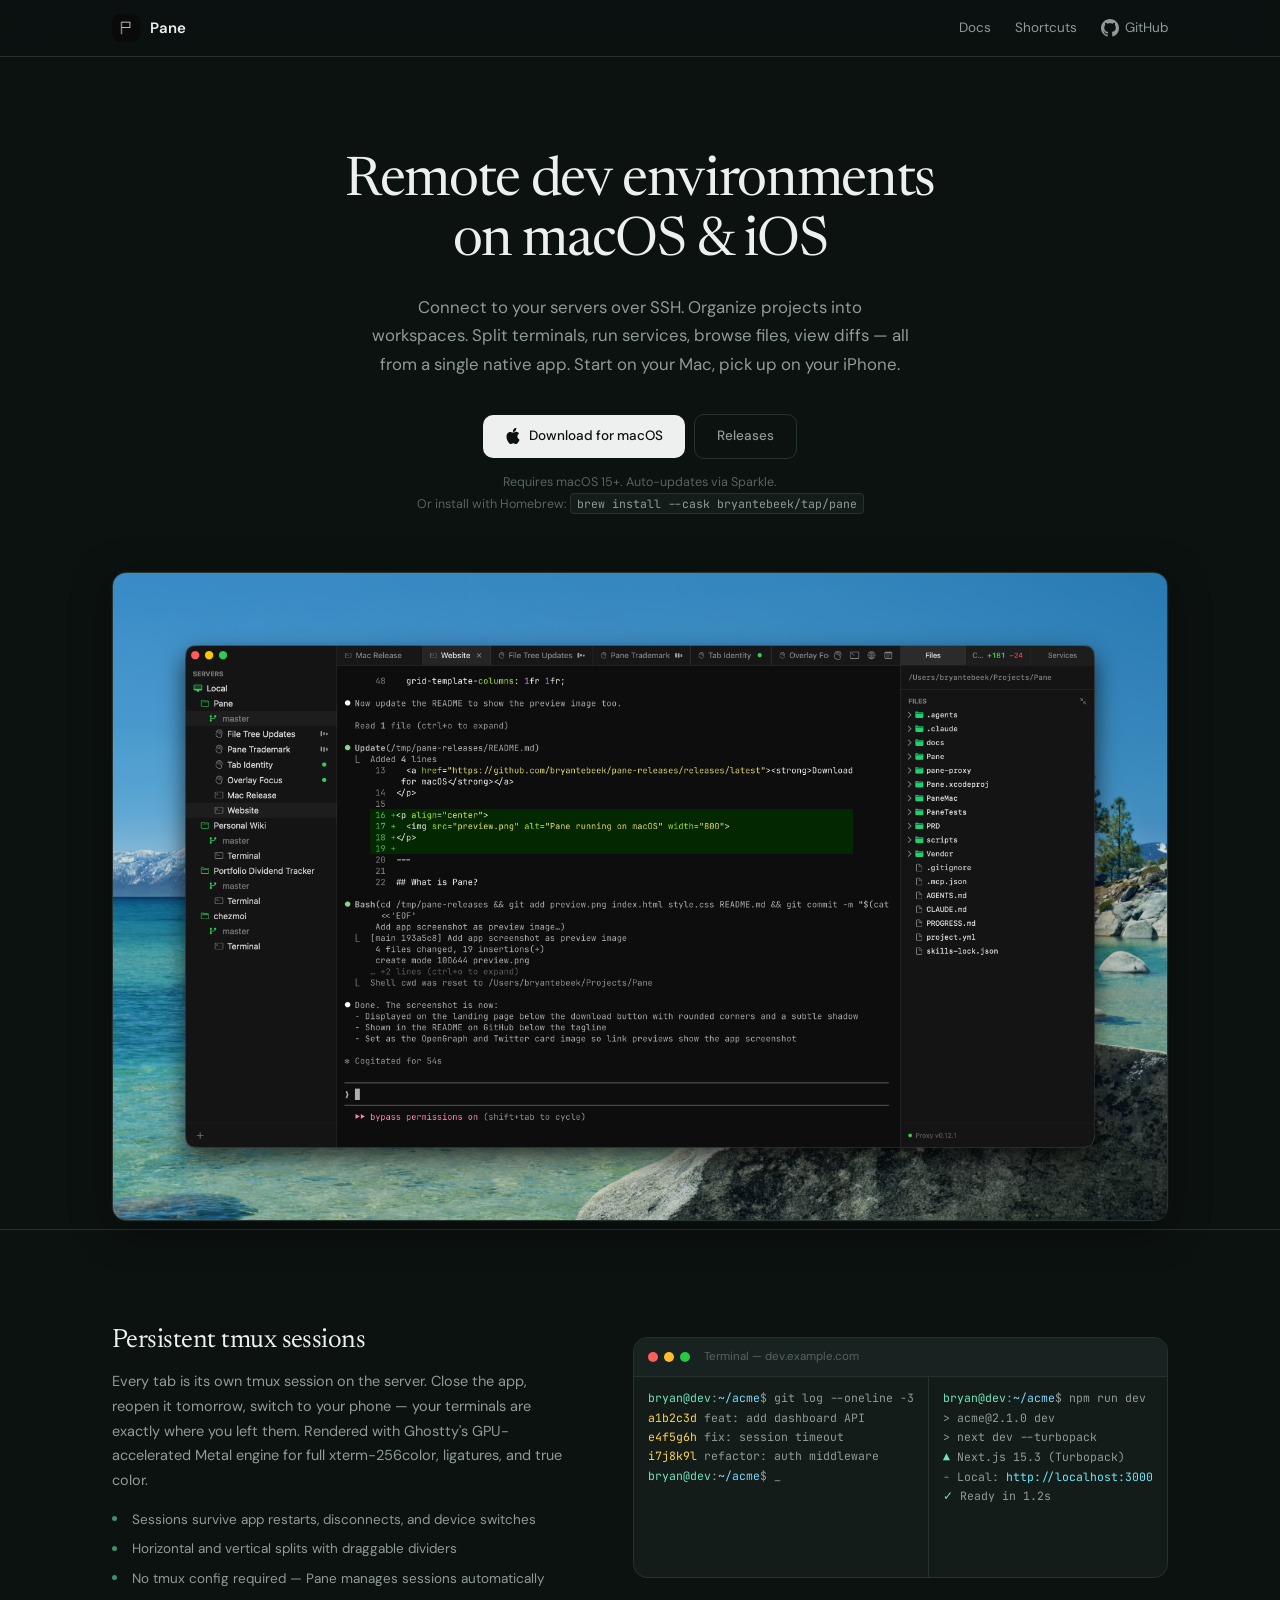
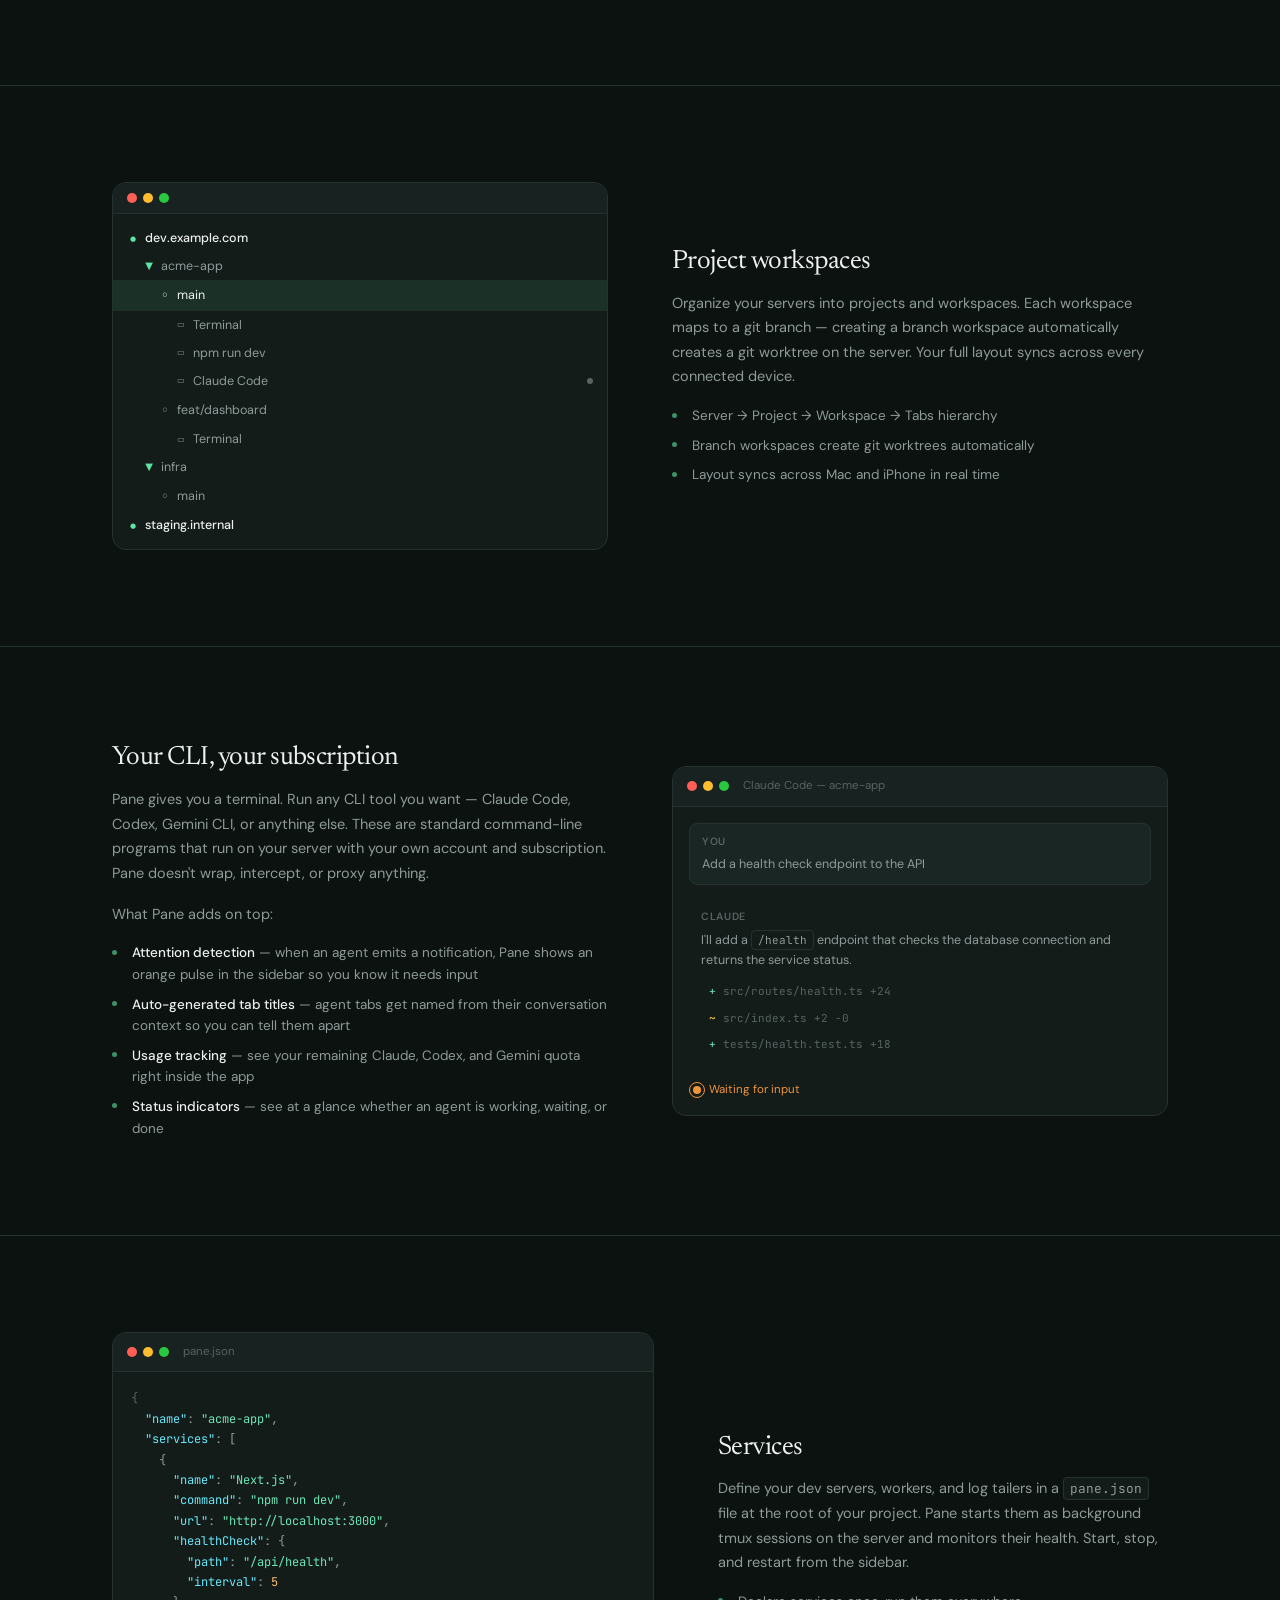
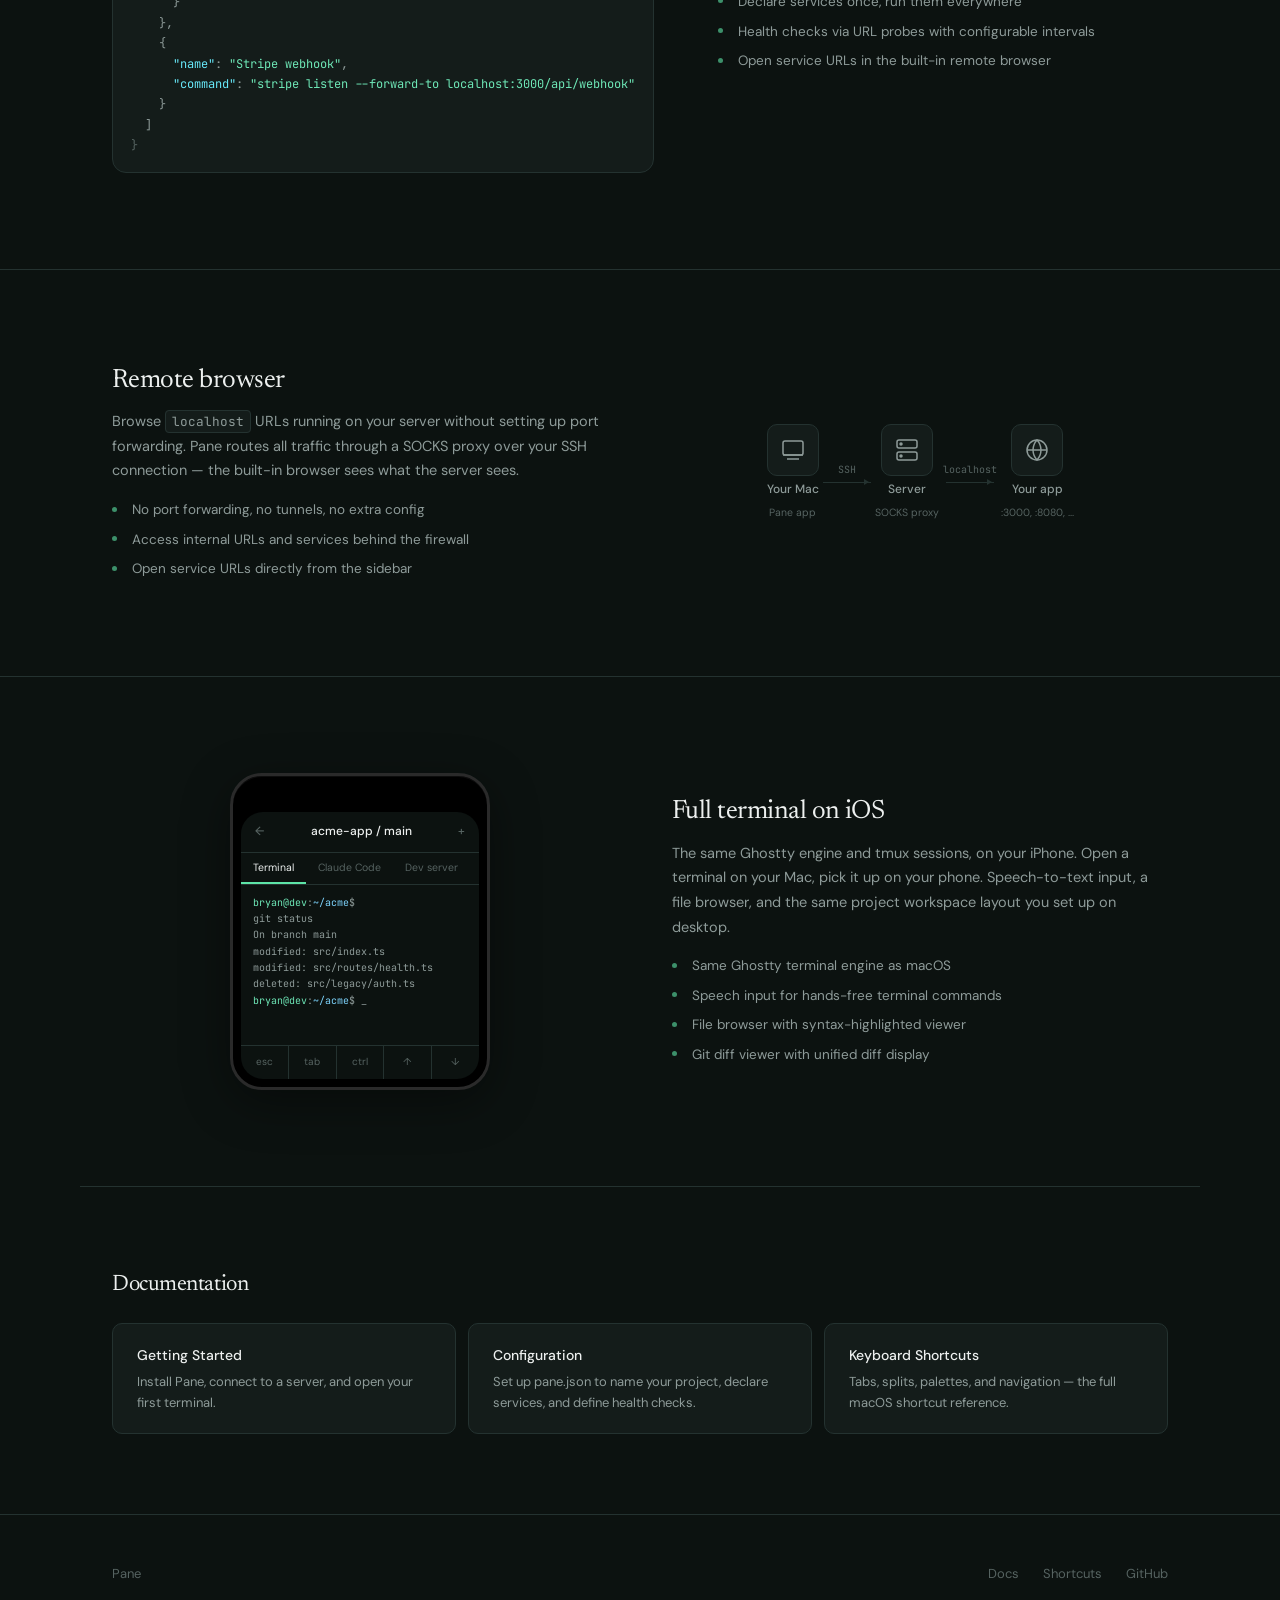
==== commit 3d83790d: "update: reframe terminal section around tmux persistence Lead with tmux session persistence as the h" ====
--- a/index.html
+++ b/index.html
@@ -62,16 +62,16 @@
     <img src="preview.png" alt="Pane running on macOS">
   </div>
 
-  <!-- ─── Feature: Ghostty Terminal ─── -->
+  <!-- ─── Feature: tmux-backed terminals ─── -->
   <section class="feat" id="terminal">
     <div class="container feat-row">
       <div class="feat-text">
-        <h2>Ghostty terminal</h2>
-        <p>GPU-accelerated rendering with Metal. Full xterm-256color support, ligatures, and true color. Every tab is its own tmux session on the server &mdash; close the app, reopen it, and your terminals are exactly where you left them.</p>
-        <ul class="feat-list">
+        <h2>Persistent tmux sessions</h2>
+        <p>Every tab is its own tmux session on the server. Close the app, reopen it tomorrow, switch to your phone &mdash; your terminals are exactly where you left them. Rendered with Ghostty's GPU-accelerated Metal engine for full xterm-256color, ligatures, and true color.</p>
+        <ul class="feat-list">
+          <li>Sessions survive app restarts, disconnects, and device switches</li>
           <li>Horizontal and vertical splits with draggable dividers</li>
-          <li>Sessions persist across app restarts and device switches</li>
-          <li>Configurable fonts, themes, and key bindings</li>
+          <li>No tmux config required &mdash; Pane manages sessions automatically</li>
         </ul>
       </div>
       <div class="feat-visual">
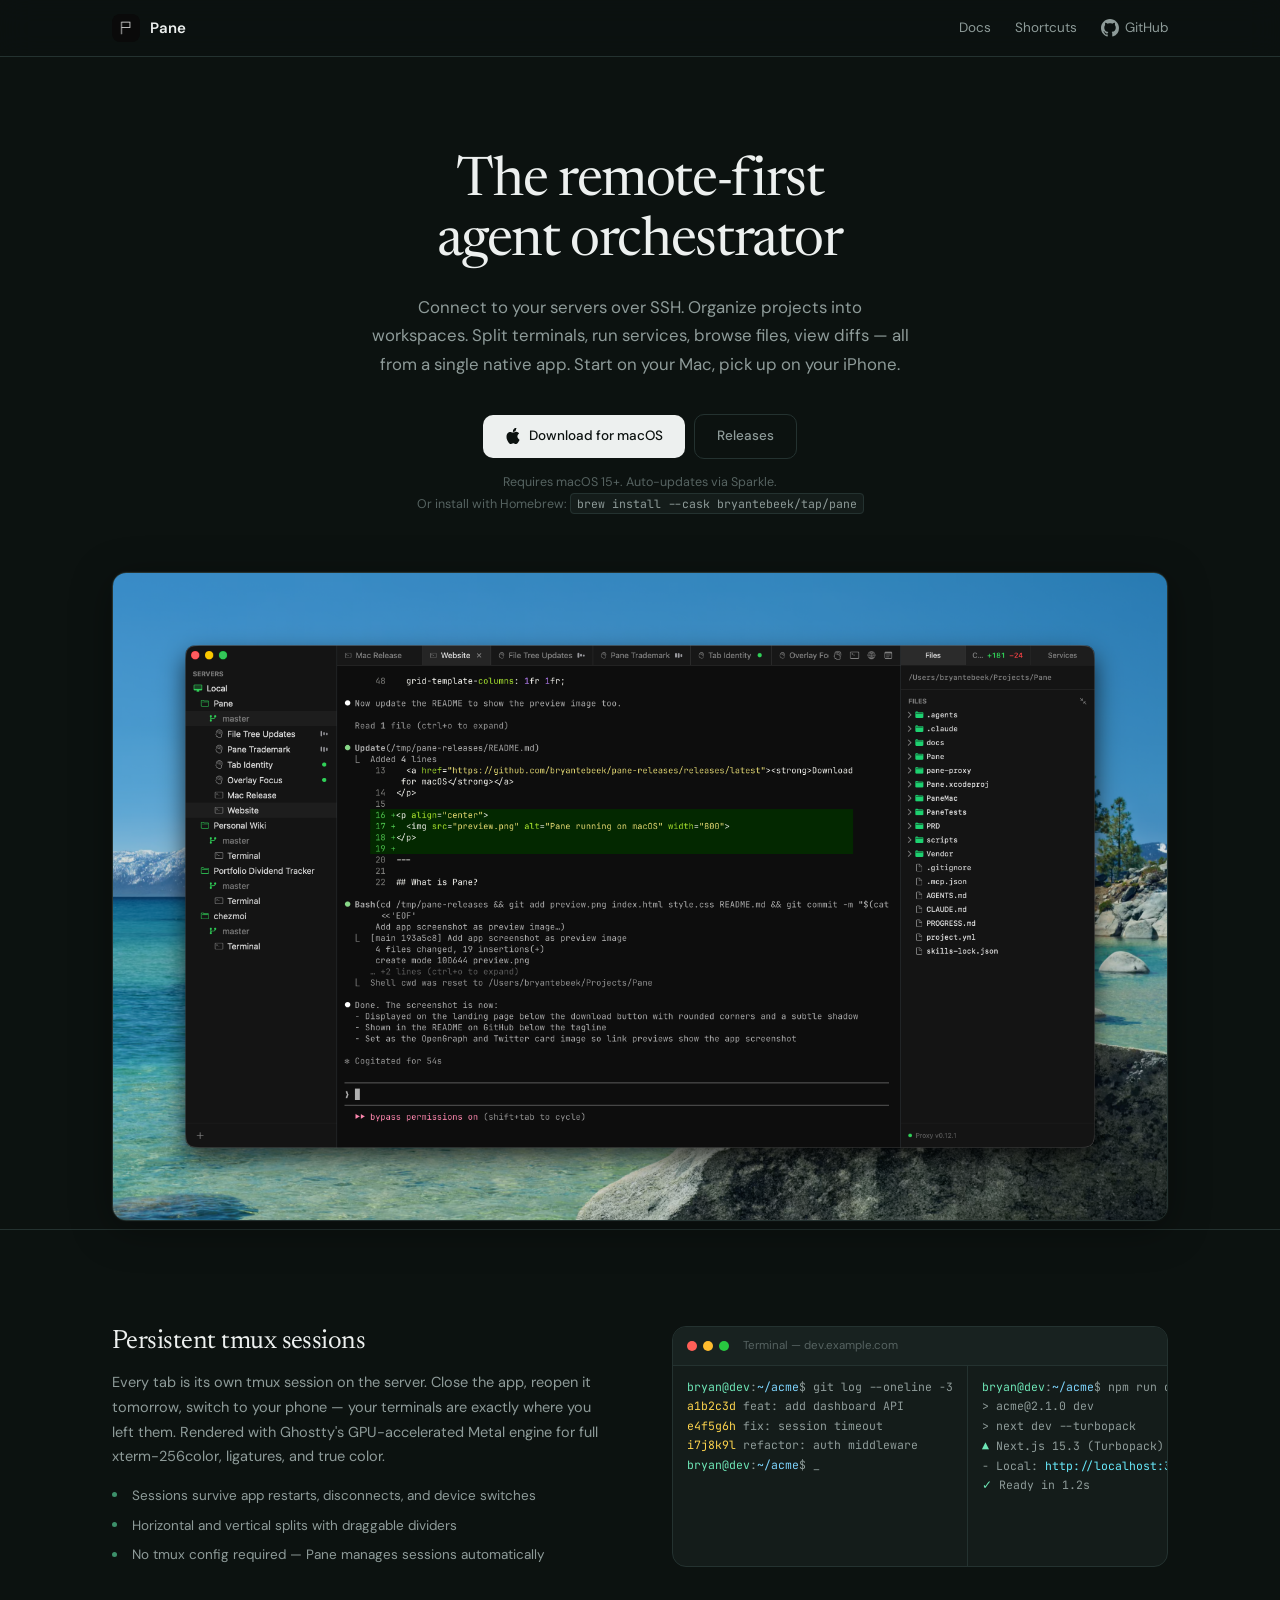
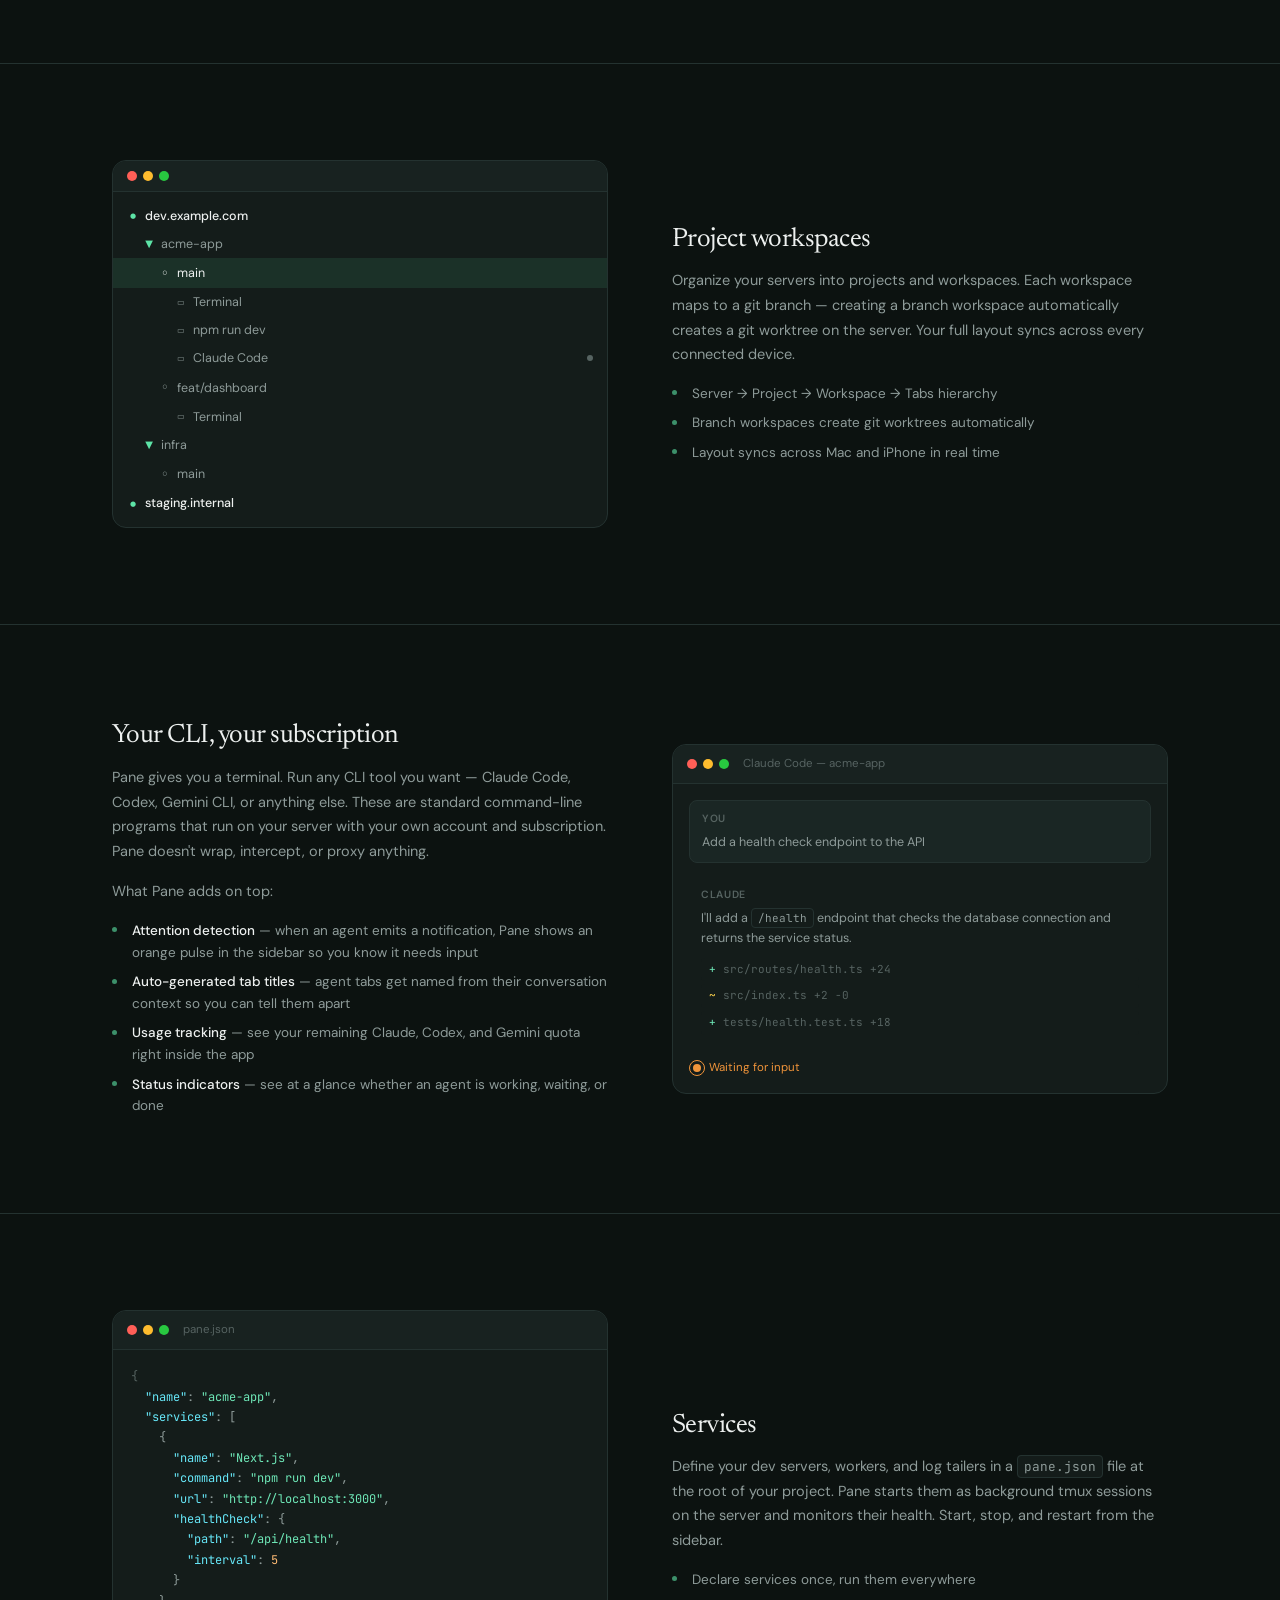
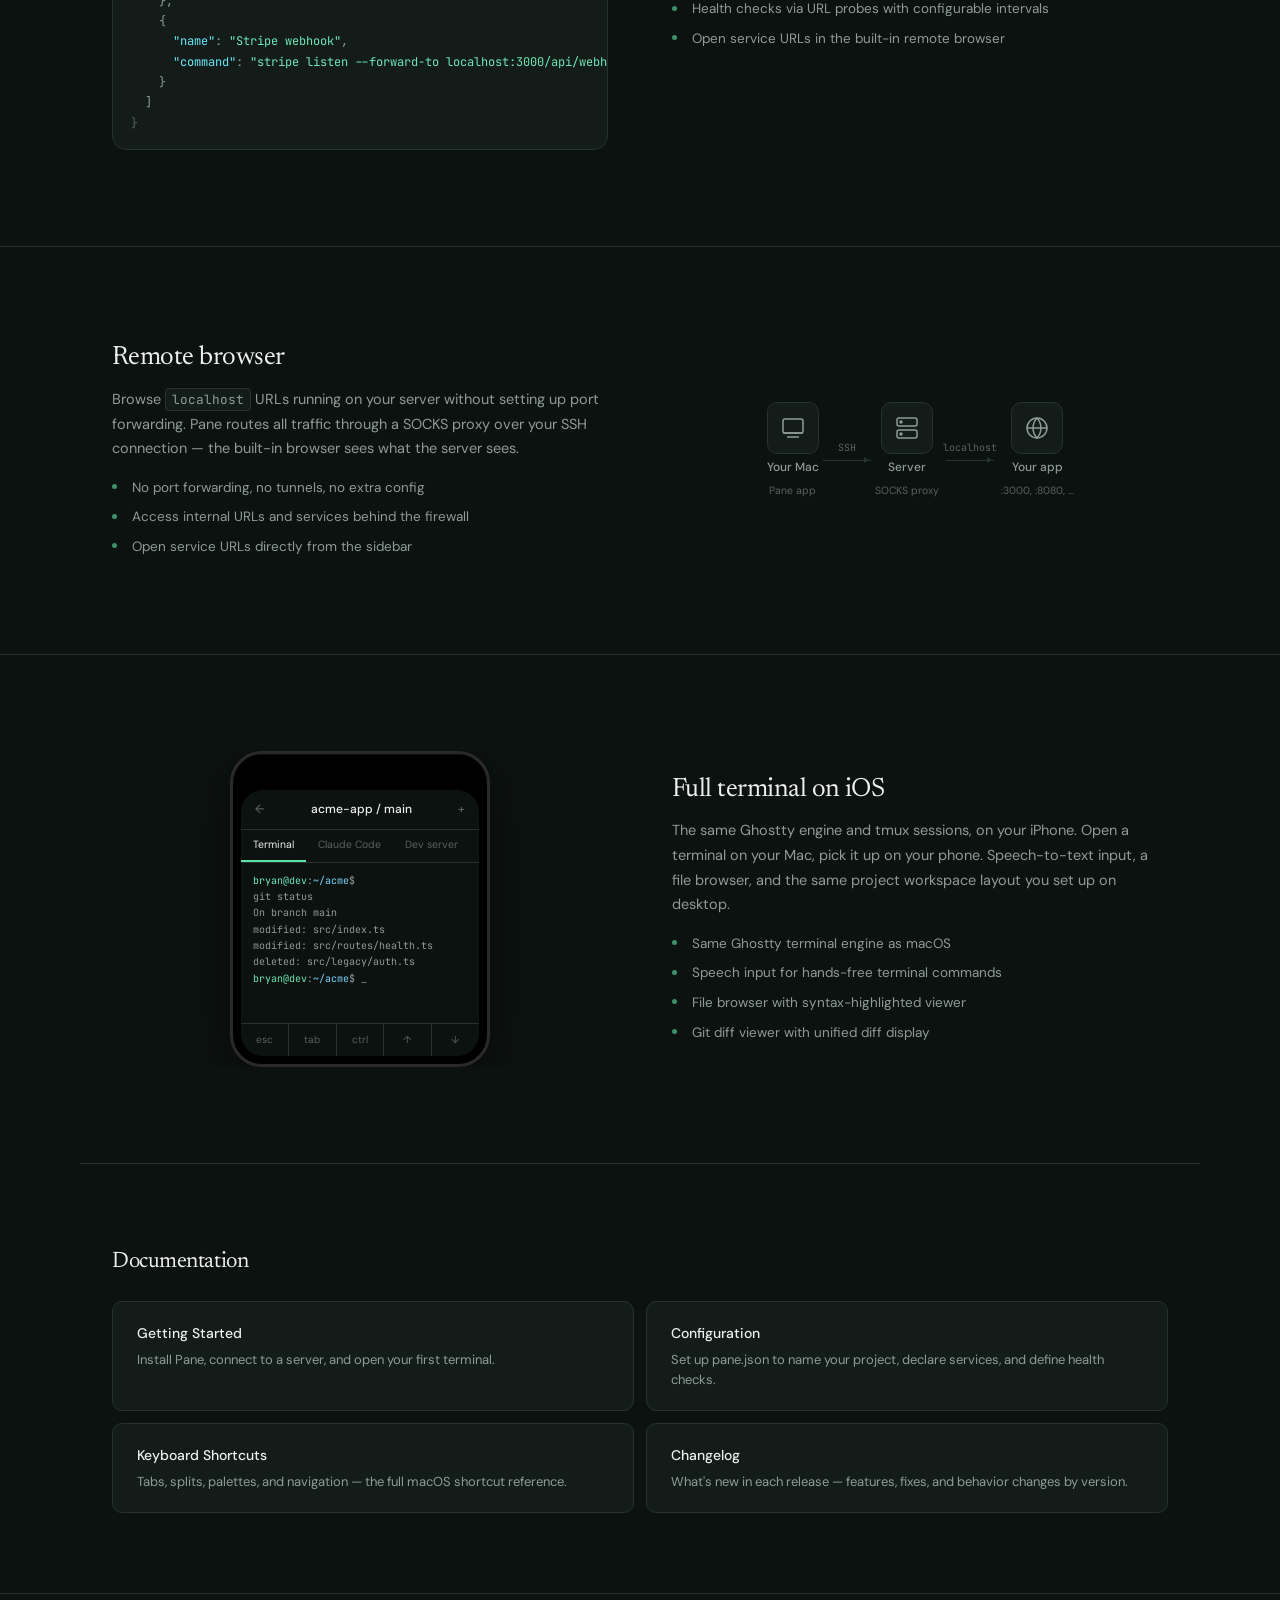
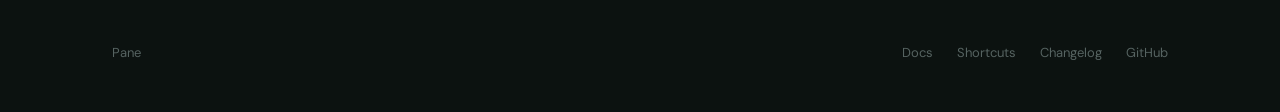
==== commit 3a4d7be1: "add: changelog page + remote-first headline - New docs/changelog.html listing every release with dat" ====
--- a/index.html
+++ b/index.html
@@ -38,7 +38,7 @@
   <!-- ─── Hero ─── -->
   <section class="hero">
     <div class="container">
-      <h1>Remote dev environments<br>on macOS &amp; iOS</h1>
+      <h1>The remote-first<br>agent orchestrator</h1>
       <p class="subtitle">
         Connect to your servers over SSH. Organize projects into workspaces.
         Split terminals, run services, browse files, view diffs &mdash; all from
@@ -338,6 +338,10 @@
         <h3>Keyboard Shortcuts</h3>
         <p>Tabs, splits, palettes, and navigation &mdash; the full macOS shortcut reference.</p>
       </a>
+      <a href="docs/changelog.html" class="doc-card">
+        <h3>Changelog</h3>
+        <p>What's new in each release &mdash; features, fixes, and behavior changes by version.</p>
+      </a>
     </div>
   </section>
 
@@ -347,6 +351,7 @@
       <div class="footer-links">
         <a href="docs/getting-started.html">Docs</a>
         <a href="docs/keyboard-shortcuts.html">Shortcuts</a>
+        <a href="docs/changelog.html">Changelog</a>
         <a href="https://github.com/bryantebeek/pane-releases">GitHub</a>
       </div>
     </div>
--- a/style.css
+++ b/style.css
@@ -510,6 +510,17 @@
   background: none;
   margin: 0;
   border-radius: 0;
+  max-width: 100%;
+}
+
+.mock-code {
+  max-width: 100%;
+  min-width: 0;
+}
+
+.feat-visual {
+  min-width: 0;
+  overflow: hidden;
 }
 
 /* ── Diagram ── */
@@ -690,7 +701,7 @@
 
 .docs-grid {
   display: grid;
-  grid-template-columns: repeat(3, 1fr);
+  grid-template-columns: repeat(2, 1fr);
   gap: 0.75rem;
 }
 
@@ -781,6 +792,11 @@
     height: 1px;
   }
 
+  .code-block {
+    font-size: 10px;
+    padding: 12px 14px;
+  }
+
   .mock-phone { width: 220px; }
 
   .footer-inner {
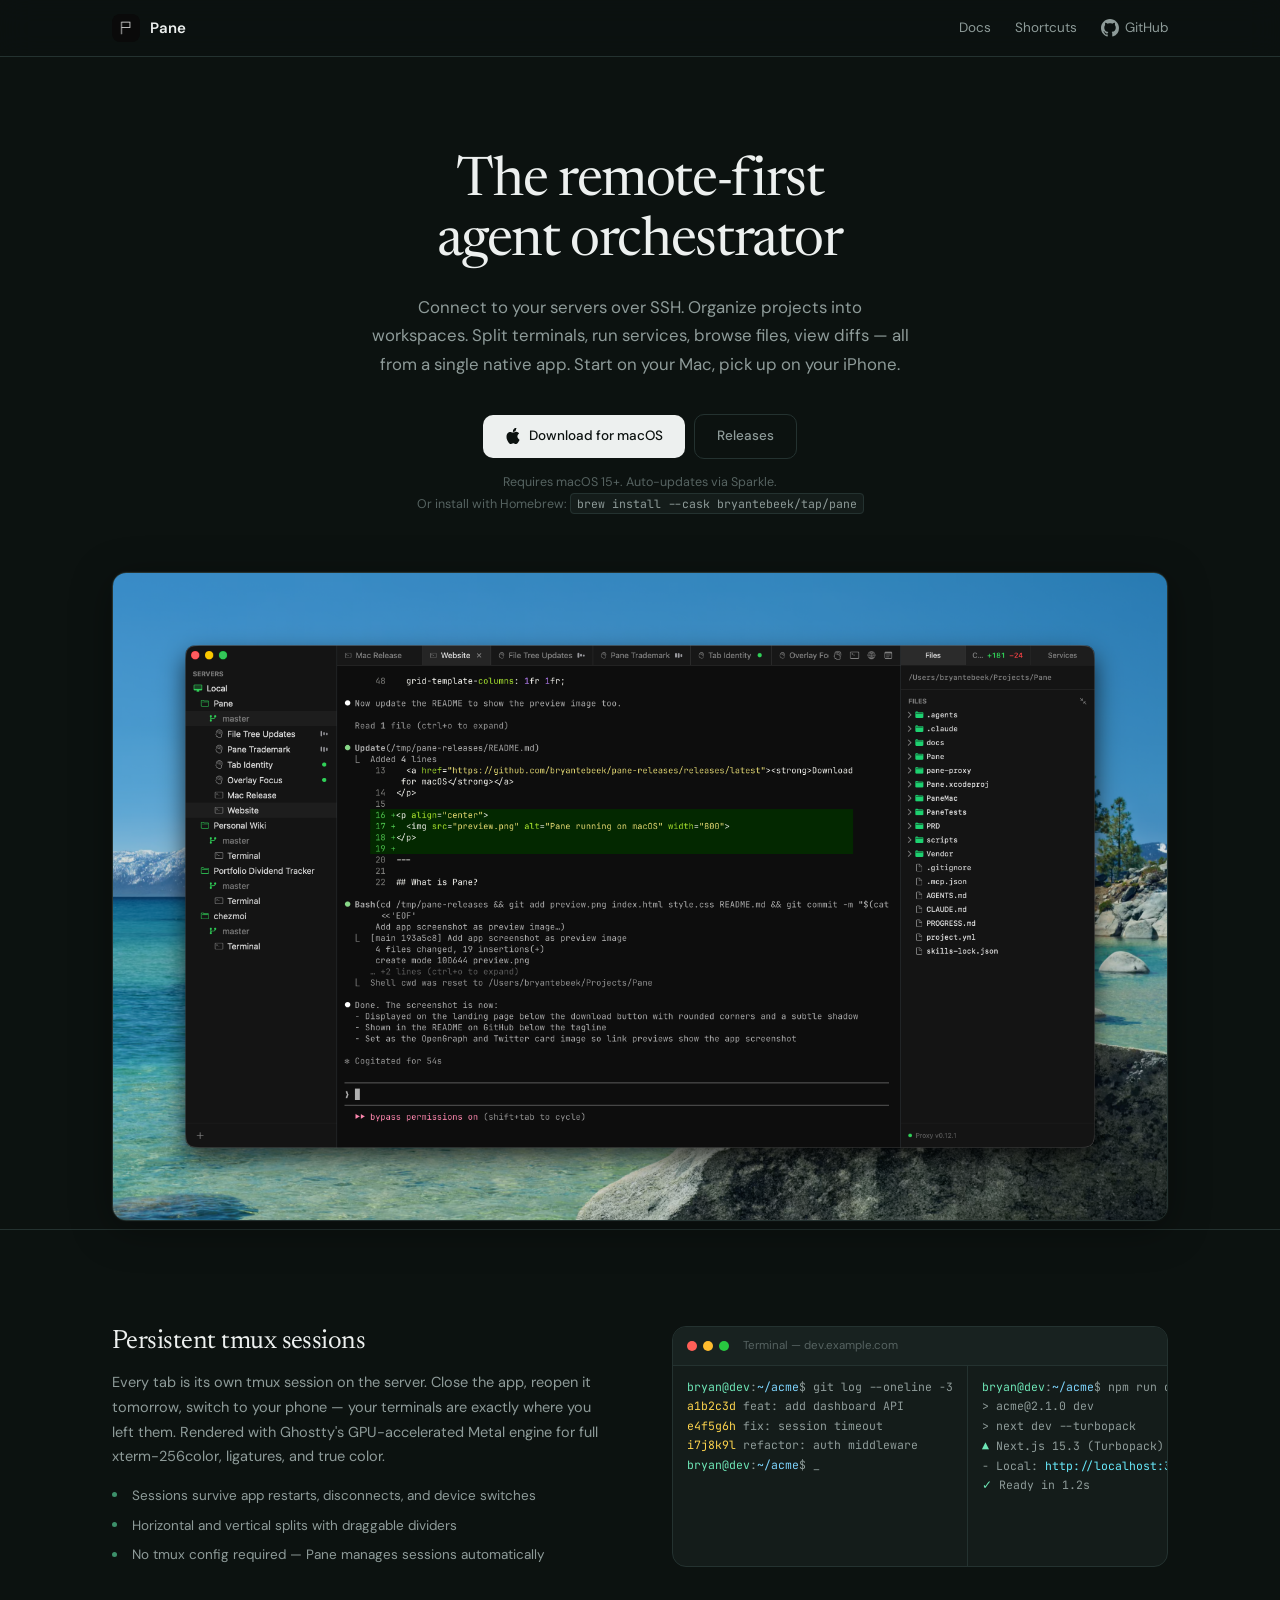
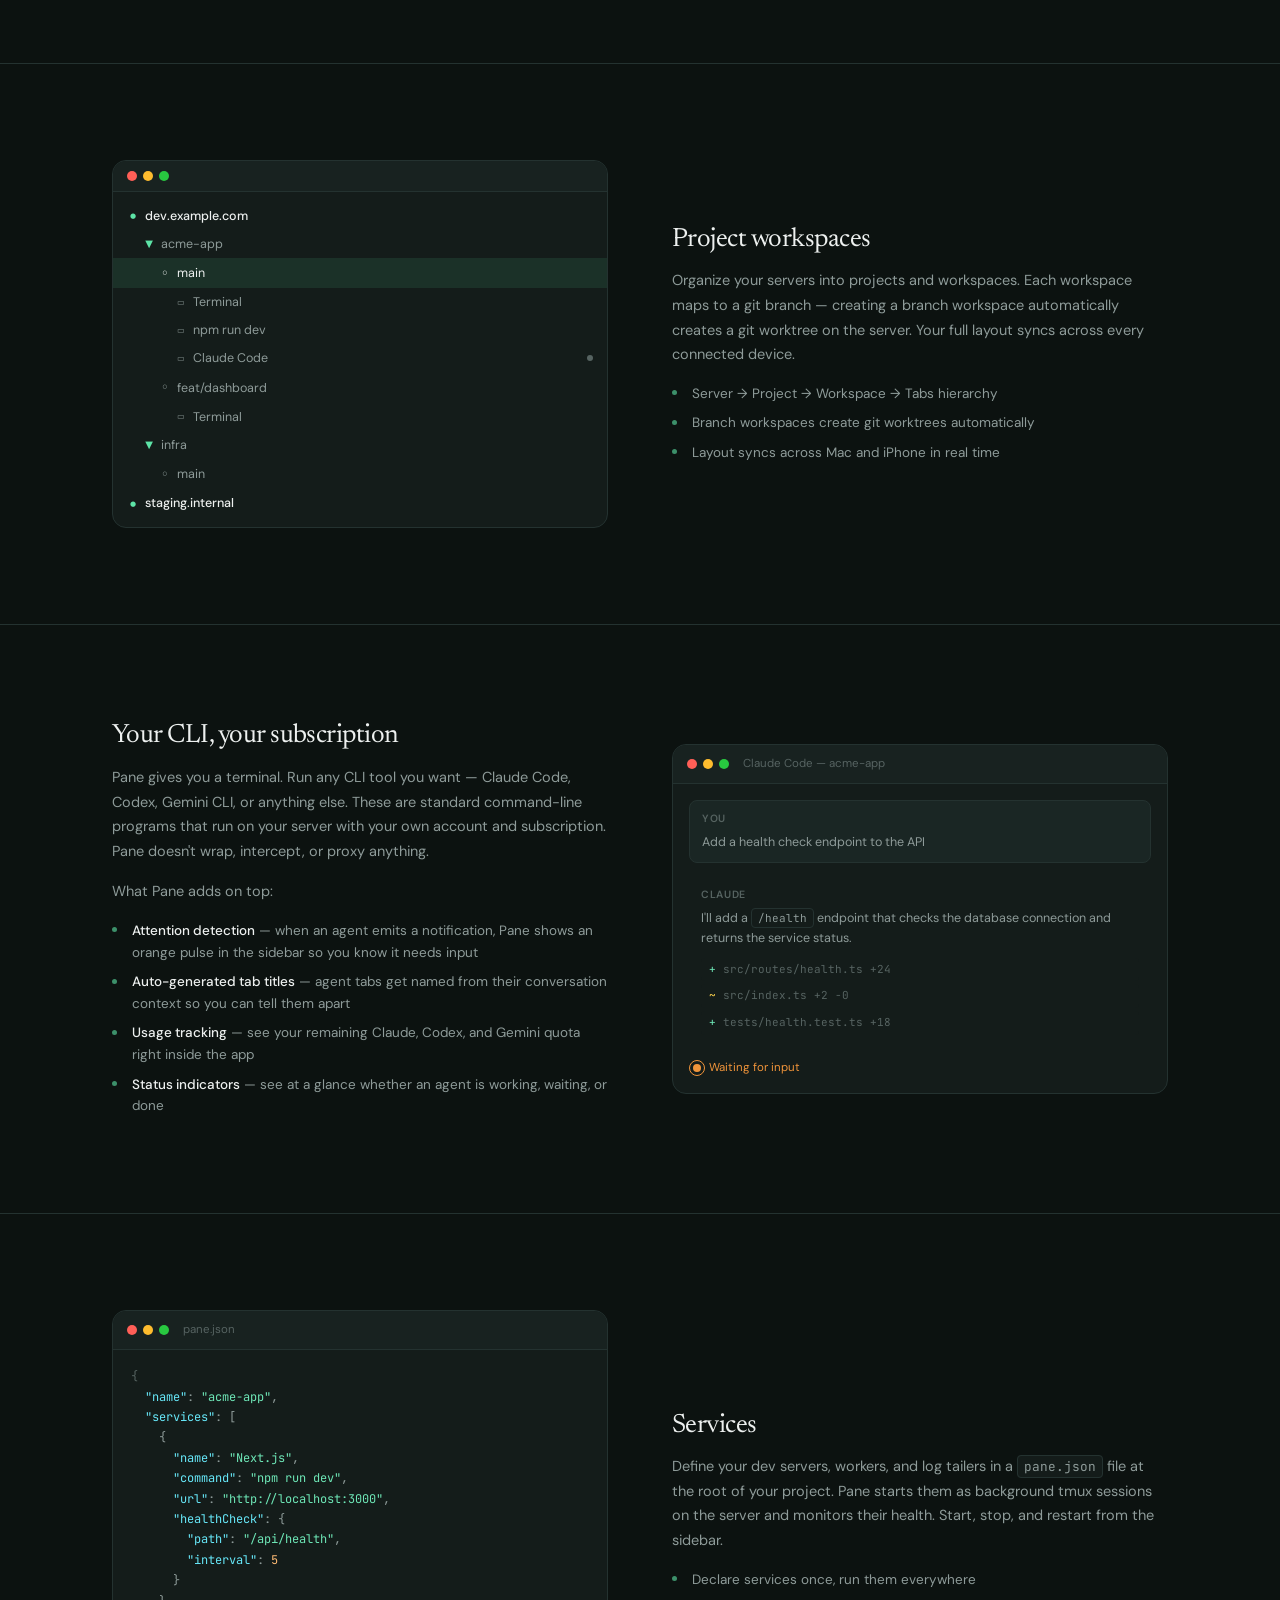
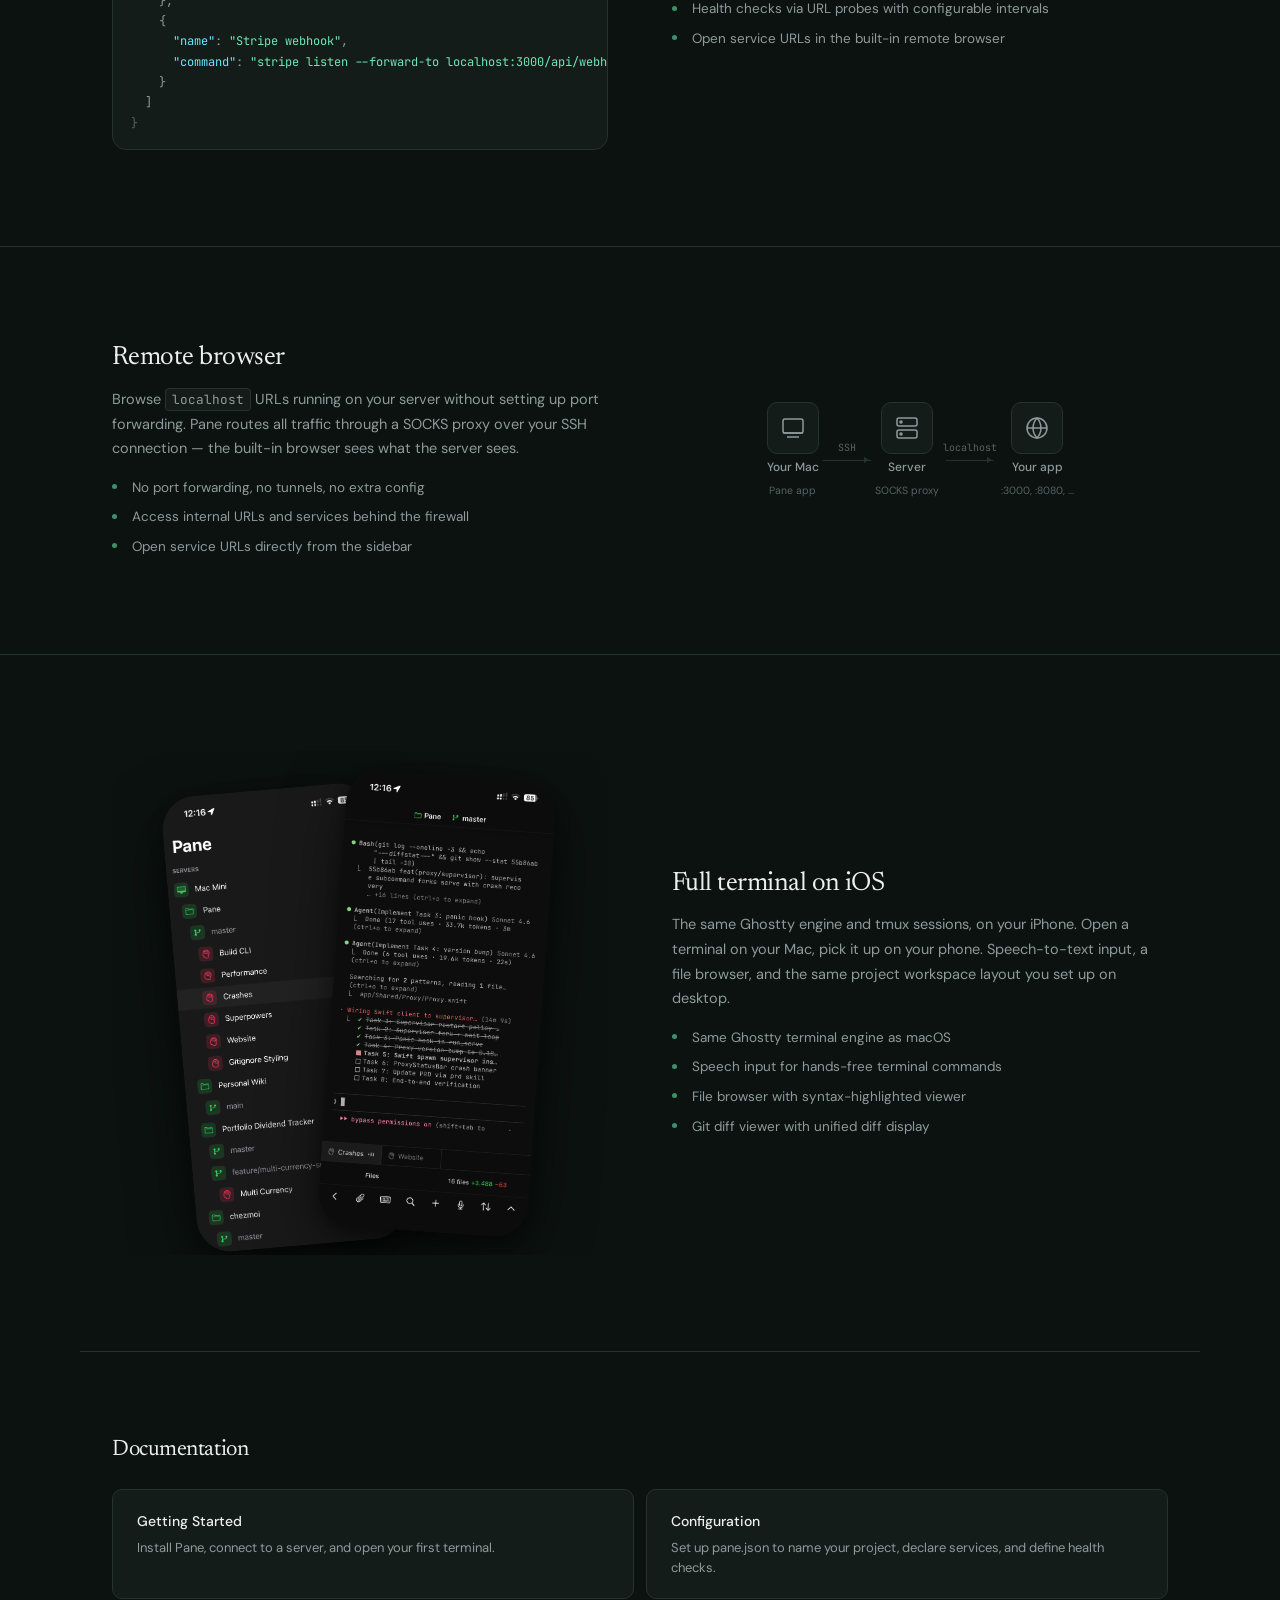
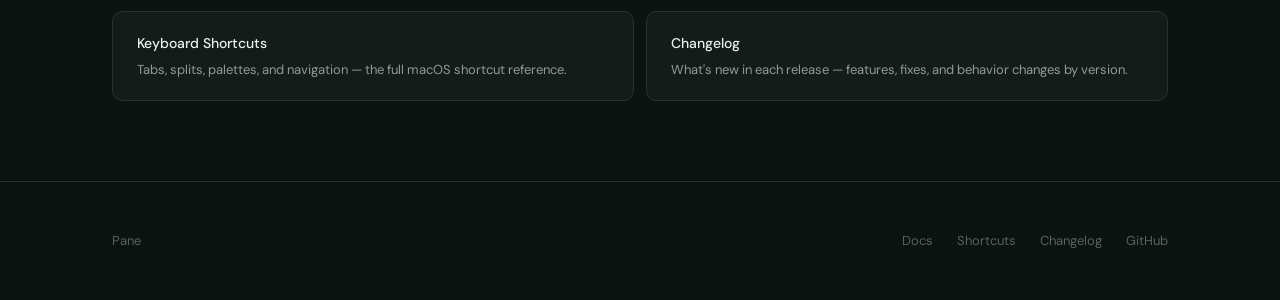
==== commit 68a5789c: "update: real iPhone screenshots in iOS section Replaces the hand-coded phone mock with two actual sc" ====
--- a/index.html
+++ b/index.html
@@ -285,38 +285,9 @@
         </ul>
       </div>
       <div class="feat-visual">
-        <div class="mock-phone">
-          <div class="phone-notch"></div>
-          <div class="phone-screen">
-            <div class="phone-header">
-              <span class="c-dim">&larr;</span>
-              <span>acme-app / main</span>
-              <span class="c-dim">+</span>
-            </div>
-            <div class="phone-tabs">
-              <span class="phone-tab active">Terminal</span>
-              <span class="phone-tab">Claude Code</span>
-              <span class="phone-tab">Dev server</span>
-            </div>
-            <div class="phone-terminal">
-              <code><span class="c-green">bryan@dev</span>:<span class="c-blue">~/acme</span>$</code>
-              <code>git status</code>
-              <code class="c-dim">On branch main</code>
-              <code></code>
-              <code class="c-green">  modified:  src/index.ts</code>
-              <code class="c-green">  modified:  src/routes/health.ts</code>
-              <code class="c-red">  deleted:   src/legacy/auth.ts</code>
-              <code></code>
-              <code><span class="c-green">bryan@dev</span>:<span class="c-blue">~/acme</span>$ <span class="cursor">_</span></code>
-            </div>
-            <div class="phone-toolbar">
-              <span>esc</span>
-              <span>tab</span>
-              <span>ctrl</span>
-              <span>&uarr;</span>
-              <span>&darr;</span>
-            </div>
-          </div>
+        <div class="phone-pair">
+          <img src="ios-sidebar.png" alt="Pane on iPhone — server and project sidebar" class="phone-shot phone-back">
+          <img src="ios-agent.png" alt="Pane on iPhone — Claude Code agent session" class="phone-shot phone-front">
         </div>
       </div>
     </div>
--- a/style.css
+++ b/style.css
@@ -591,99 +591,35 @@
   border-left: 5px solid var(--border);
 }
 
-/* ── Phone mock ── */
-.mock-phone {
-  width: 260px;
-  margin: 0 auto;
+/* ── iOS screenshot pair ── */
+.phone-pair {
+  display: flex;
+  justify-content: center;
+  align-items: center;
+  padding: 1.5rem 0;
+}
+
+.phone-shot {
+  display: block;
+  width: 210px;
+  height: auto;
+  border-radius: 34px;
   background: #000;
-  border-radius: 32px;
-  border: 3px solid #2a2a2a;
-  padding: 8px;
   box-shadow:
-    0 12px 48px rgba(0, 0, 0, 0.4),
-    inset 0 1px 0 rgba(255, 255, 255, 0.05);
-}
-
-.phone-notch {
-  width: 80px;
-  height: 22px;
-  background: #000;
-  border-radius: 0 0 14px 14px;
-  margin: 0 auto 6px;
-}
-
-.phone-screen {
-  background: var(--bg);
-  border-radius: 22px;
-  overflow: hidden;
-  font-family: var(--font-mono);
-  font-size: 10.5px;
-}
-
-.phone-header {
-  display: flex;
-  justify-content: space-between;
-  align-items: center;
-  padding: 10px 14px;
-  font-family: var(--font-body);
-  font-size: 12px;
-  font-weight: 500;
-  border-bottom: 1px solid var(--border);
-}
-
-.phone-tabs {
-  display: flex;
-  gap: 0;
-  border-bottom: 1px solid var(--border);
-}
-
-.phone-tab {
-  padding: 6px 12px;
-  font-family: var(--font-body);
-  font-size: 10.5px;
-  color: var(--text-dim);
-  border-bottom: 2px solid transparent;
-}
-.phone-tab.active {
-  color: var(--text);
-  border-bottom-color: var(--accent);
-}
-
-.phone-terminal {
-  padding: 10px 12px;
-  display: flex;
-  flex-direction: column;
-  gap: 1px;
-  min-height: 160px;
-}
-
-.phone-terminal code {
-  background: none;
-  border: none;
-  padding: 0;
-  font-size: 10px;
-  line-height: 1.5;
-  color: var(--text-muted);
-  white-space: nowrap;
-}
-
-.phone-toolbar {
-  display: flex;
-  gap: 0;
-  border-top: 1px solid var(--border);
-  padding: 0;
-}
-
-.phone-toolbar span {
-  flex: 1;
-  text-align: center;
-  padding: 8px 0;
-  font-family: var(--font-body);
-  font-size: 10px;
-  color: var(--text-dim);
-  border-right: 1px solid var(--border);
-}
-.phone-toolbar span:last-child { border-right: none; }
+    0 22px 60px rgba(0, 0, 0, 0.5),
+    0 4px 14px rgba(0, 0, 0, 0.35);
+}
+
+.phone-back {
+  transform: rotate(-5deg) translateY(14px);
+  margin-right: -56px;
+  z-index: 1;
+}
+
+.phone-front {
+  transform: rotate(4deg);
+  z-index: 2;
+}
 
 /* ── Docs section ── */
 .docs-section {
@@ -797,7 +733,8 @@
     padding: 12px 14px;
   }
 
-  .mock-phone { width: 220px; }
+  .phone-shot { width: 180px; border-radius: 30px; }
+  .phone-back { margin-right: -48px; }
 
   .footer-inner {
     flex-direction: column;
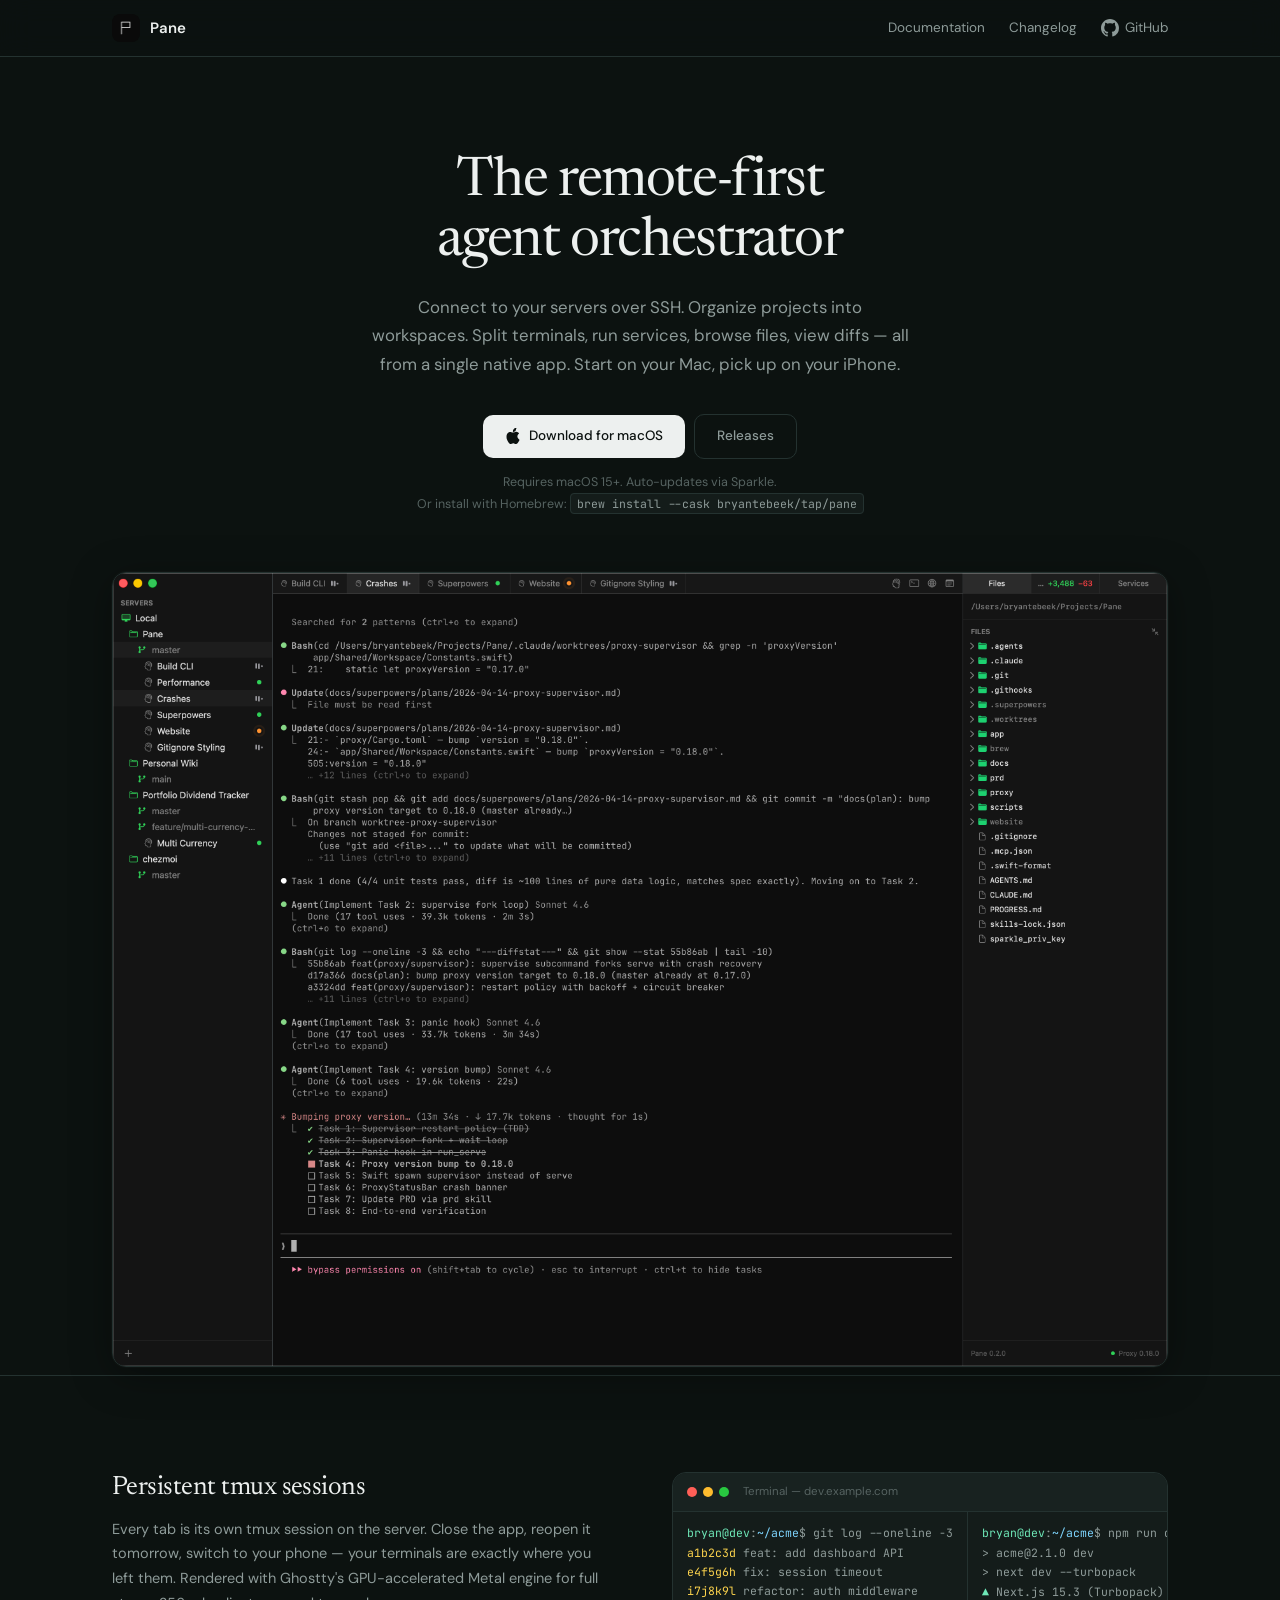
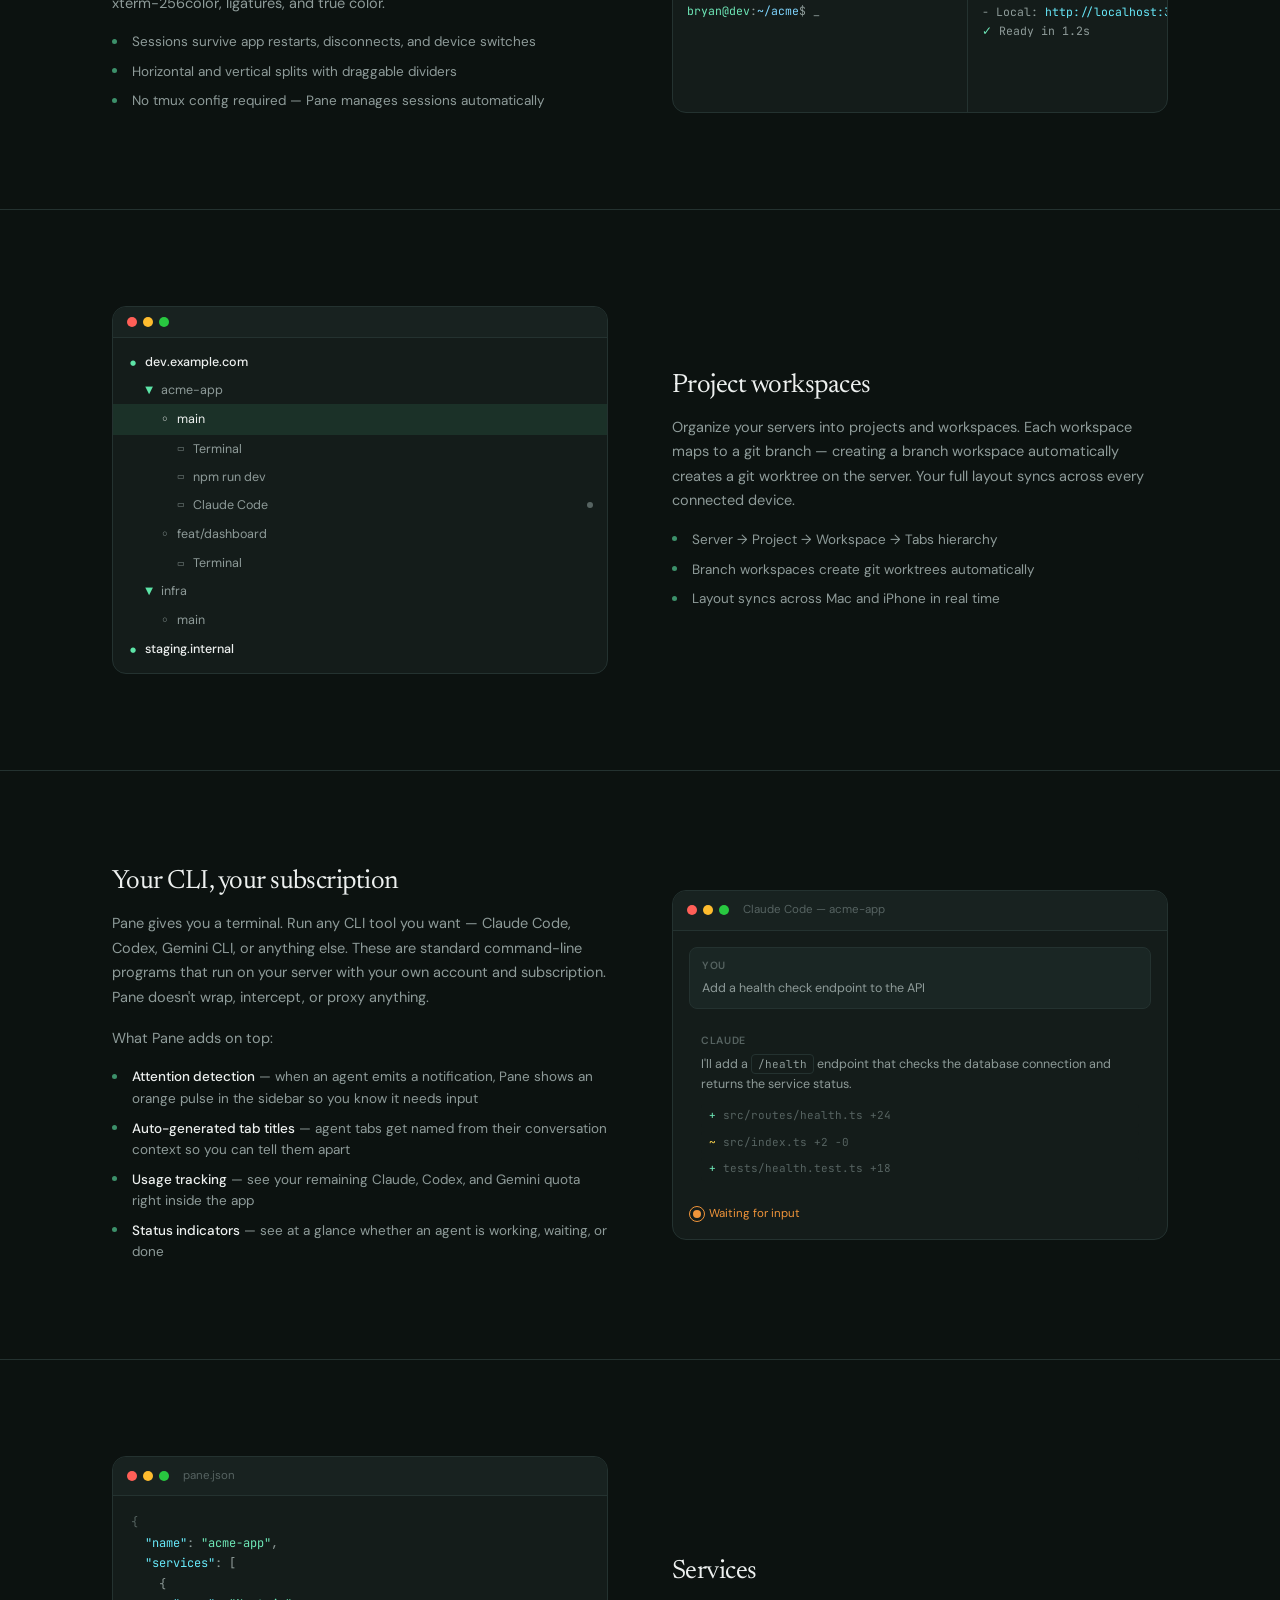
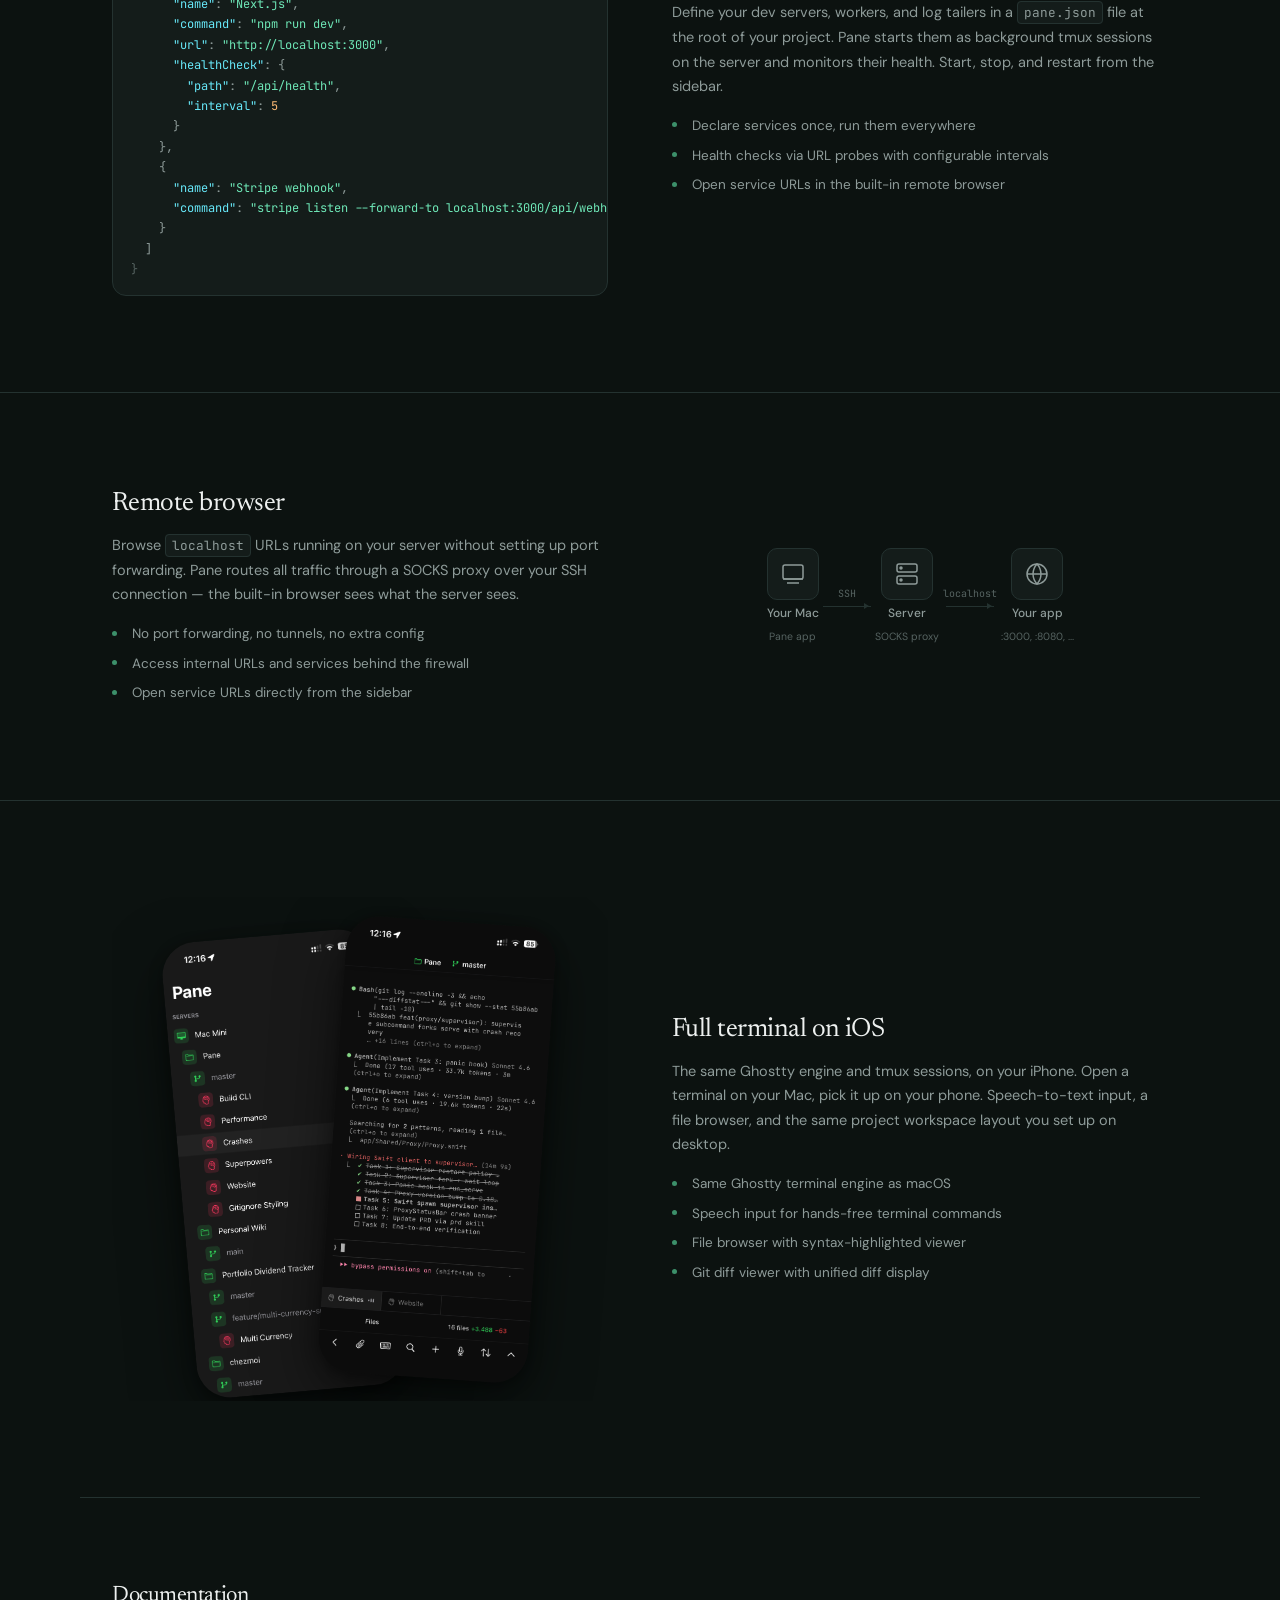
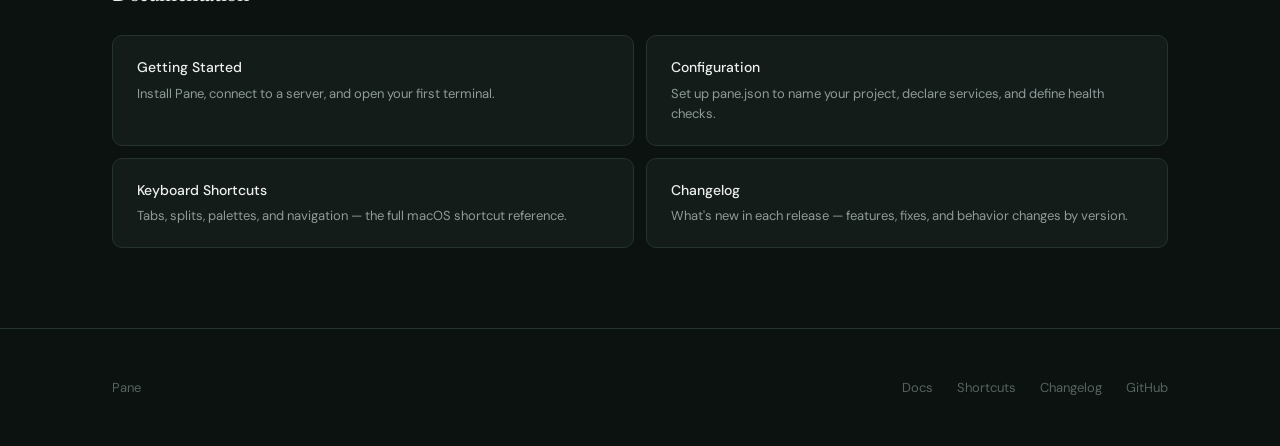
==== commit bbe352d8: "update: header nav — Documentation + Changelog only Renames the Docs link to Documentation and pulls" ====
--- a/index.html
+++ b/index.html
@@ -25,8 +25,8 @@
         Pane
       </a>
       <div class="nav-links">
-        <a href="docs/getting-started.html">Docs</a>
-        <a href="docs/keyboard-shortcuts.html">Shortcuts</a>
+        <a href="docs/getting-started.html">Documentation</a>
+        <a href="docs/changelog.html">Changelog</a>
         <a href="https://github.com/bryantebeek/pane-releases" class="gh-link">
           <svg viewBox="0 0 16 16" aria-hidden="true"><path d="M8 0C3.58 0 0 3.58 0 8c0 3.54 2.29 6.53 5.47 7.59.4.07.55-.17.55-.38 0-.19-.01-.82-.01-1.49-2.01.37-2.53-.49-2.69-.94-.09-.23-.48-.94-.82-1.13-.28-.15-.68-.52-.01-.53.63-.01 1.08.58 1.23.82.72 1.21 1.87.87 2.33.66.07-.52.28-.87.51-1.07-1.78-.2-3.64-.89-3.64-3.95 0-.87.31-1.59.82-2.15-.08-.2-.36-1.02.08-2.12 0 0 .67-.21 2.2.82.64-.18 1.32-.27 2-.27.68 0 1.36.09 2 .27 1.53-1.04 2.2-.82 2.2-.82.44 1.1.16 1.92.08 2.12.51.56.82 1.27.82 2.15 0 3.07-1.87 3.75-3.65 3.95.29.25.54.73.54 1.48 0 1.07-.01 1.93-.01 2.2 0 .21.15.46.55.38A8.013 8.013 0 0016 8c0-4.42-3.58-8-8-8z"/></svg>
           GitHub
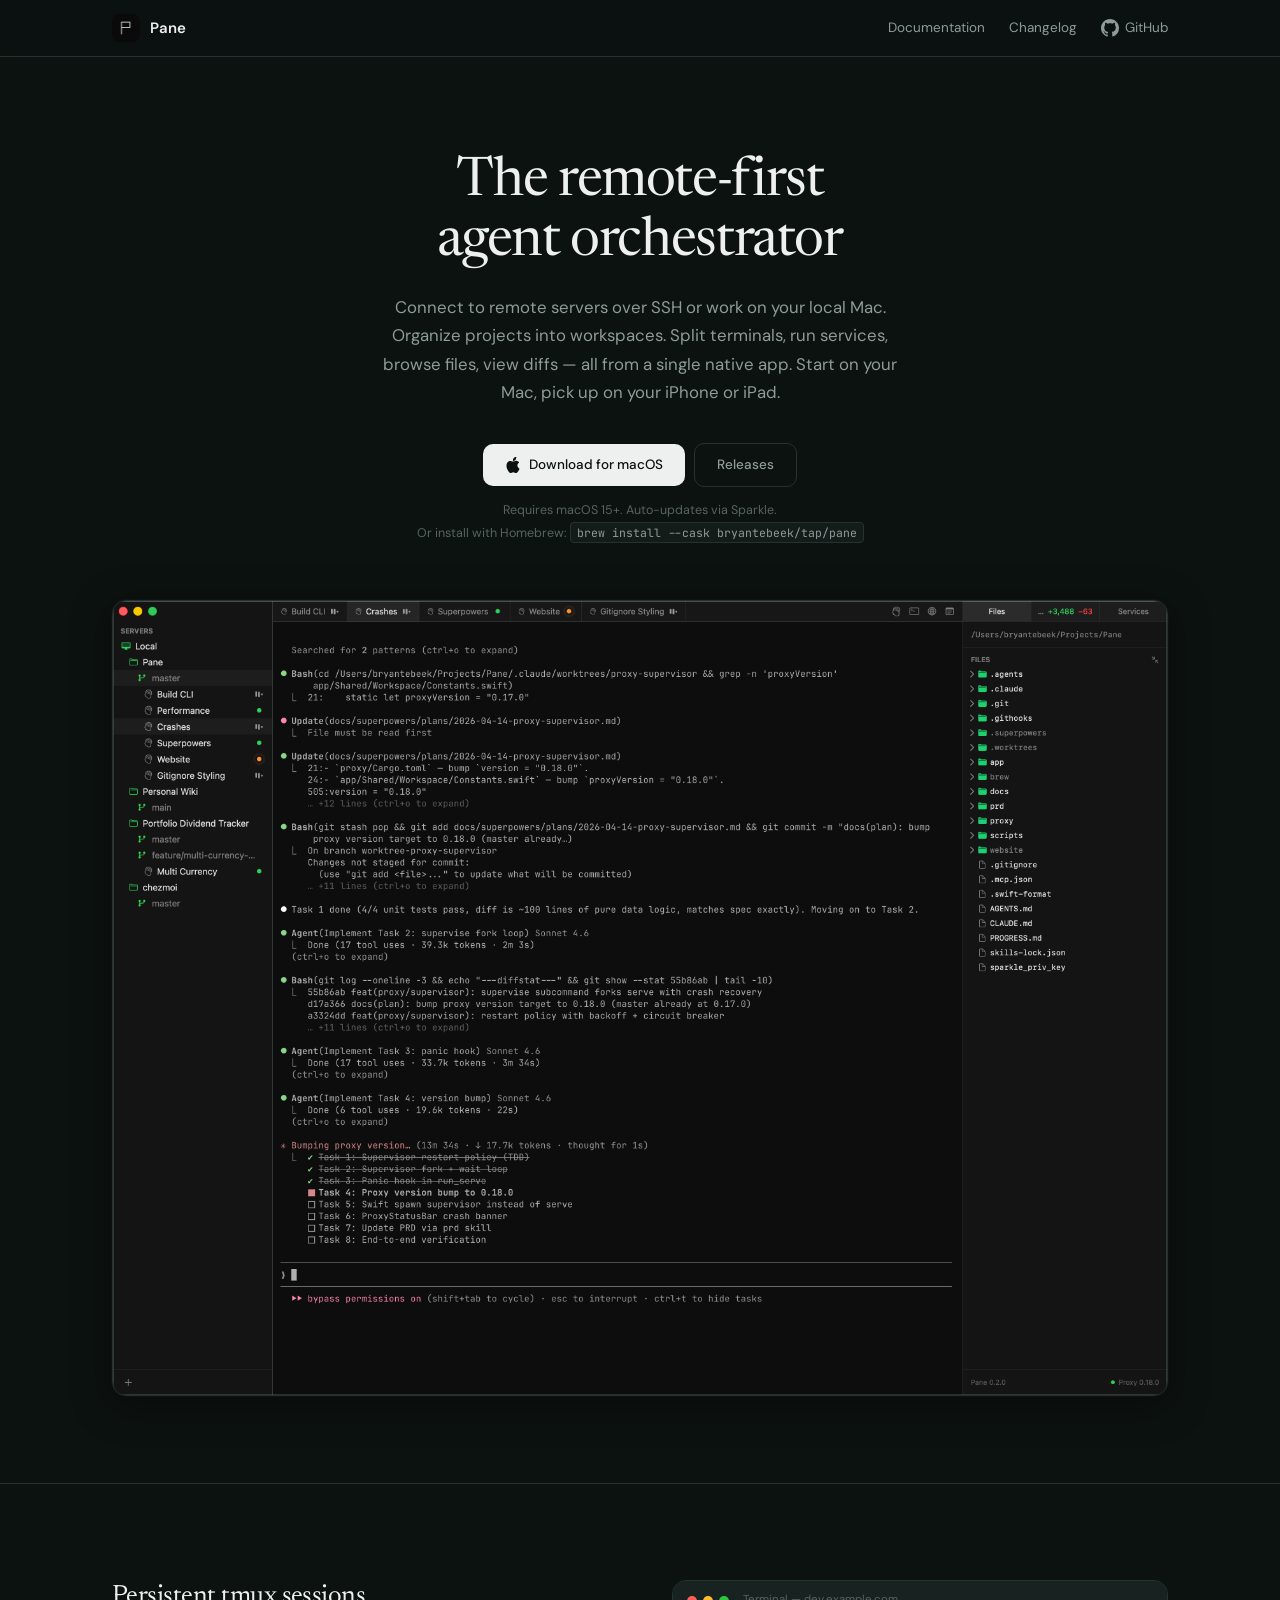
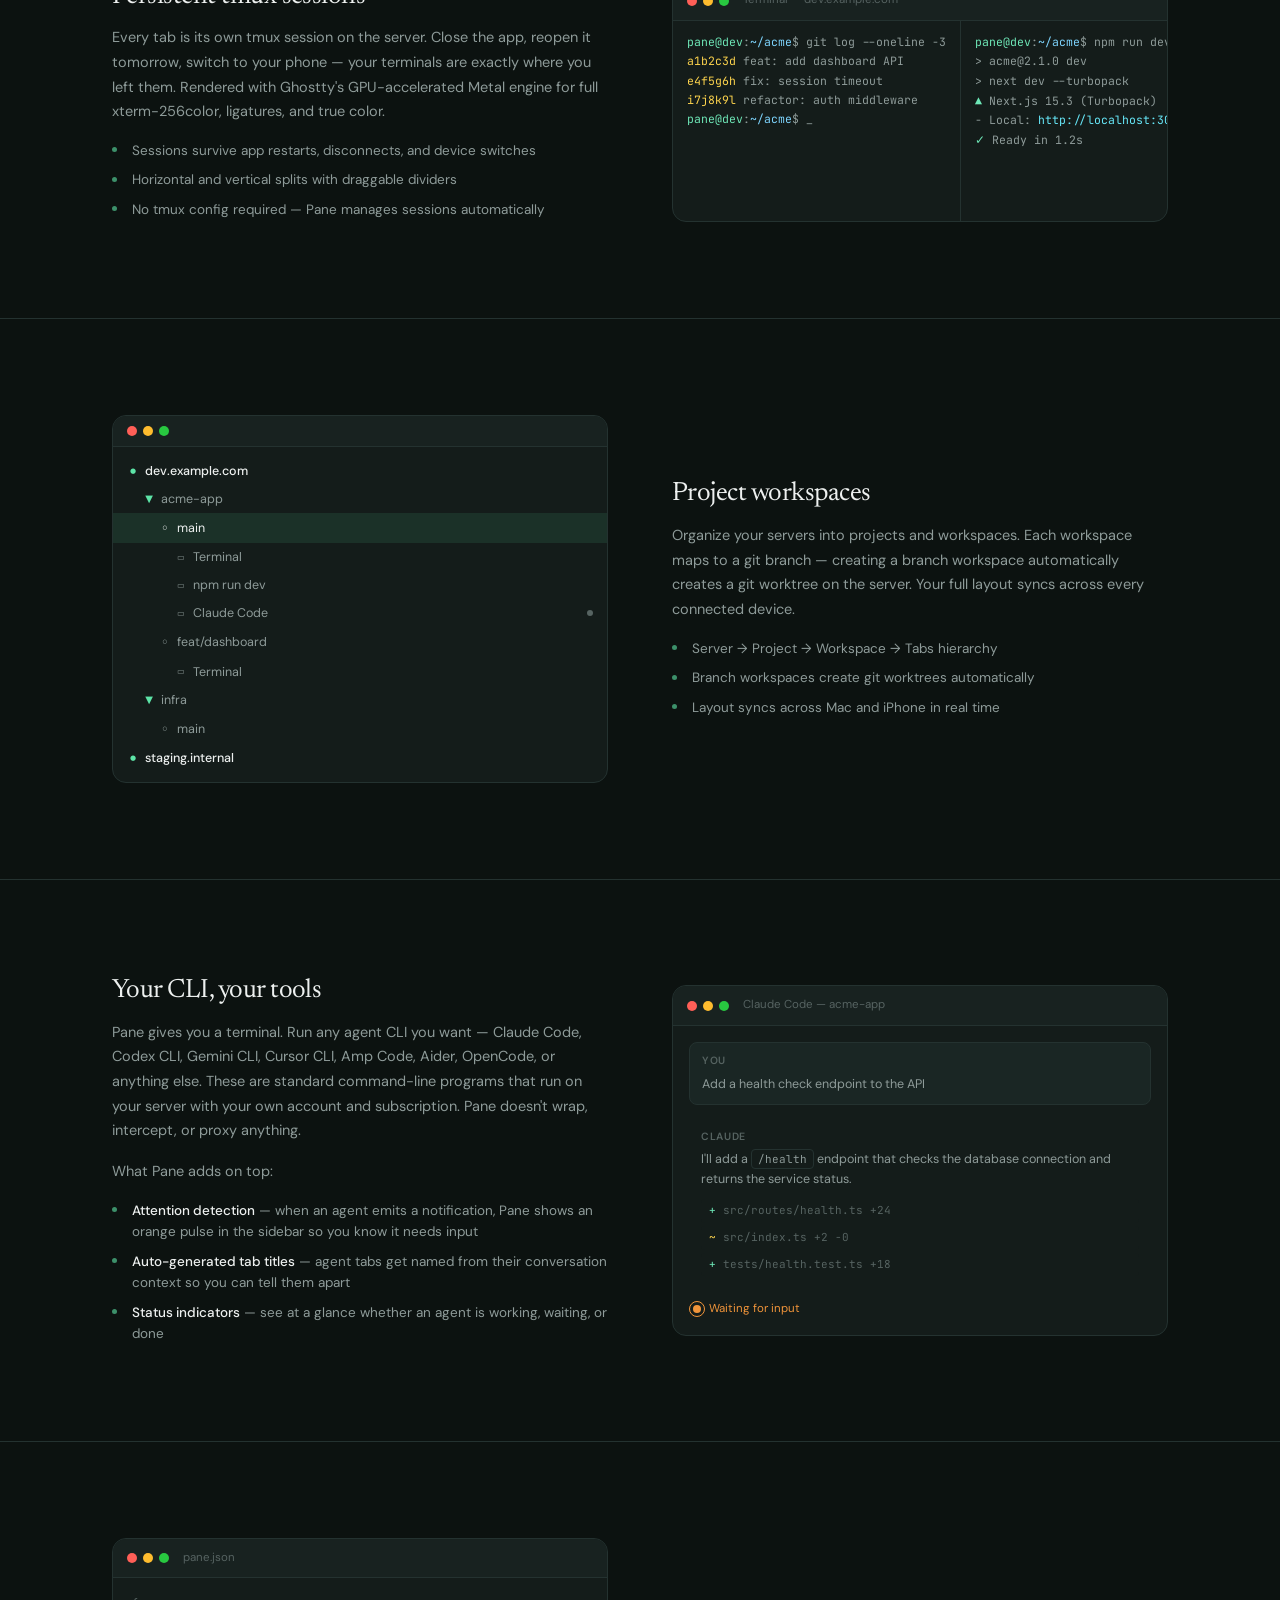
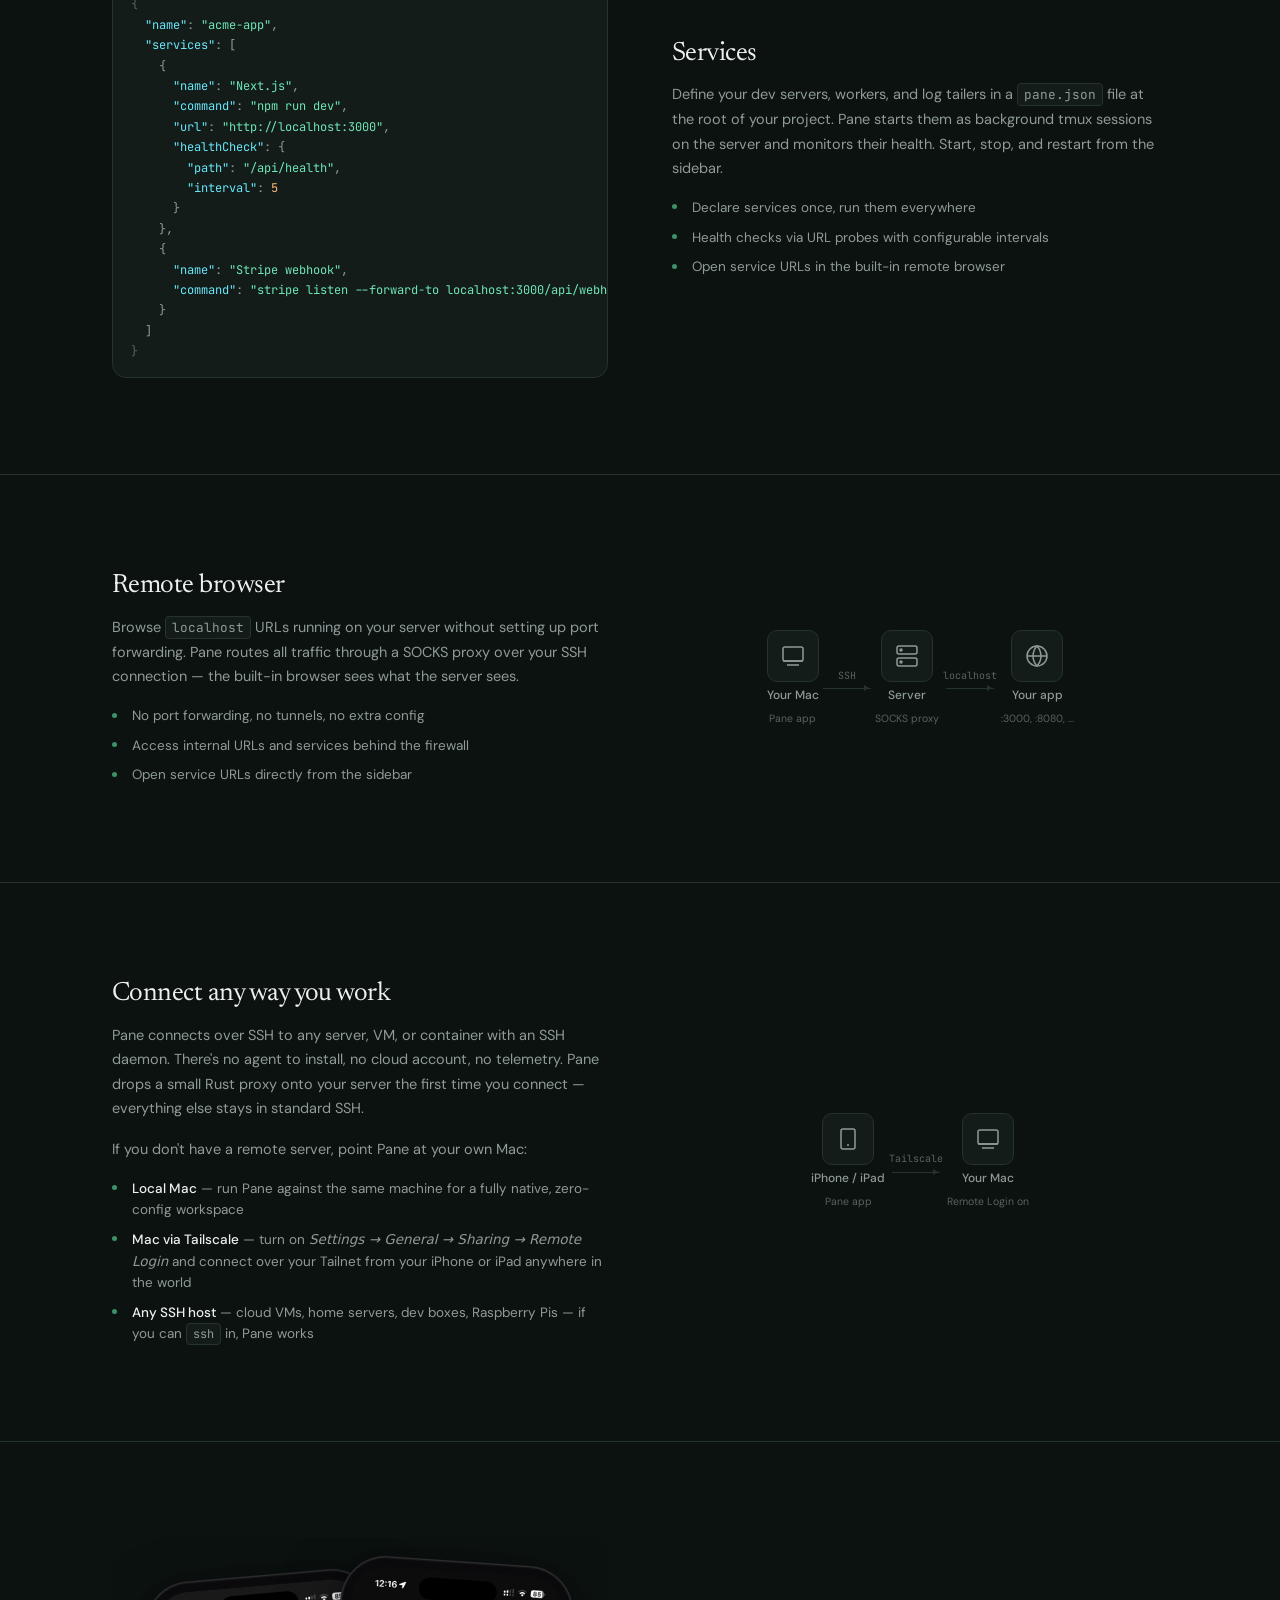
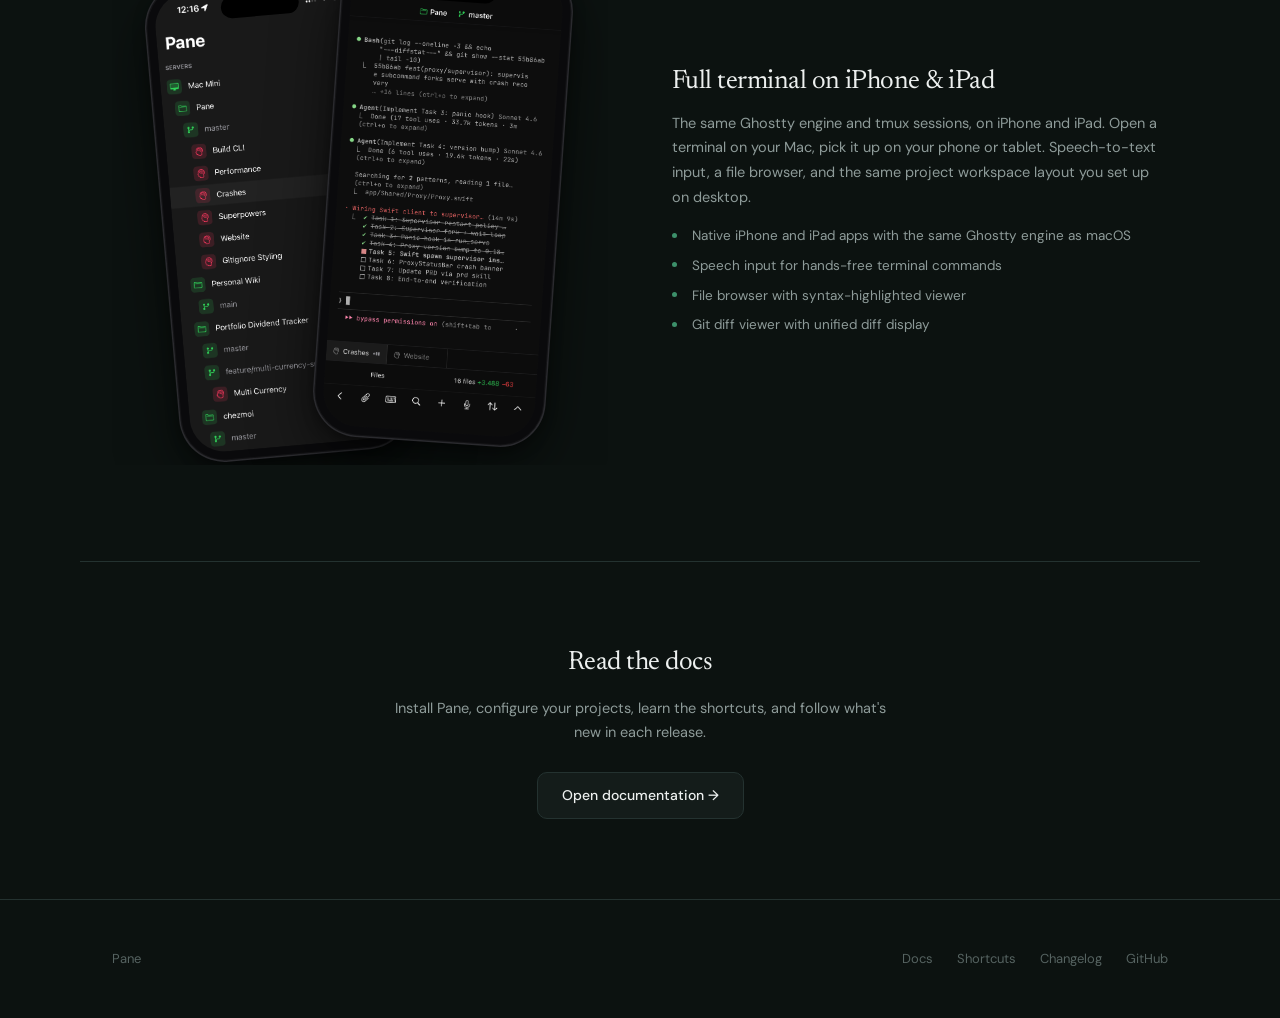
==== commit a14e3d93: "update: iPhone frames, setup section, expanded CLI list, iPad copy - Wrap iOS screenshots in CSS iPh" ====
--- a/index.html
+++ b/index.html
@@ -40,9 +40,10 @@
     <div class="container">
       <h1>The remote-first<br>agent orchestrator</h1>
       <p class="subtitle">
-        Connect to your servers over SSH. Organize projects into workspaces.
-        Split terminals, run services, browse files, view diffs &mdash; all from
-        a single native app. Start on your Mac, pick up on your iPhone.
+        Connect to remote servers over SSH or work on your local Mac. Organize
+        projects into workspaces. Split terminals, run services, browse files,
+        view diffs &mdash; all from a single native app. Start on your Mac,
+        pick up on your iPhone or iPad.
       </p>
       <div class="hero-actions">
         <a class="btn-primary" href="https://github.com/bryantebeek/pane-releases/releases/latest">
@@ -82,15 +83,15 @@
           </div>
           <div class="mock-splits">
             <div class="mock-pane">
-              <code><span class="c-green">bryan@dev</span>:<span class="c-blue">~/acme</span>$ git log --oneline -3</code>
+              <code><span class="c-green">pane@dev</span>:<span class="c-blue">~/acme</span>$ git log --oneline -3</code>
               <code><span class="c-yellow">a1b2c3d</span> feat: add dashboard API</code>
               <code><span class="c-yellow">e4f5g6h</span> fix: session timeout</code>
               <code><span class="c-yellow">i7j8k9l</span> refactor: auth middleware</code>
-              <code><span class="c-green">bryan@dev</span>:<span class="c-blue">~/acme</span>$ <span class="cursor">_</span></code>
+              <code><span class="c-green">pane@dev</span>:<span class="c-blue">~/acme</span>$ <span class="cursor">_</span></code>
             </div>
             <div class="mock-divider-v"></div>
             <div class="mock-pane">
-              <code><span class="c-green">bryan@dev</span>:<span class="c-blue">~/acme</span>$ npm run dev</code>
+              <code><span class="c-green">pane@dev</span>:<span class="c-blue">~/acme</span>$ npm run dev</code>
               <code class="c-dim">  &gt; acme@2.1.0 dev</code>
               <code class="c-dim">  &gt; next dev --turbopack</code>
               <code></code>
@@ -143,13 +144,12 @@
   <section class="feat" id="agents">
     <div class="container feat-row">
       <div class="feat-text">
-        <h2>Your CLI, your subscription</h2>
-        <p>Pane gives you a terminal. Run any CLI tool you want &mdash; Claude Code, Codex, Gemini CLI, or anything else. These are standard command-line programs that run on your server with your own account and subscription. Pane doesn't wrap, intercept, or proxy anything.</p>
+        <h2>Your CLI, your tools</h2>
+        <p>Pane gives you a terminal. Run any agent CLI you want &mdash; Claude Code, Codex CLI, Gemini CLI, Cursor CLI, Amp Code, Aider, OpenCode, or anything else. These are standard command-line programs that run on your server with your own account and subscription. Pane doesn't wrap, intercept, or proxy anything.</p>
         <p>What Pane adds on top:</p>
         <ul class="feat-list">
           <li><strong>Attention detection</strong> &mdash; when an agent emits a notification, Pane shows an orange pulse in the sidebar so you know it needs input</li>
           <li><strong>Auto-generated tab titles</strong> &mdash; agent tabs get named from their conversation context so you can tell them apart</li>
-          <li><strong>Usage tracking</strong> &mdash; see your remaining Claude, Codex, and Gemini quota right inside the app</li>
           <li><strong>Status indicators</strong> &mdash; see at a glance whether an agent is working, waiting, or done</li>
         </ul>
       </div>
@@ -271,14 +271,52 @@
     </div>
   </section>
 
+  <!-- ─── Feature: Setup ─── -->
+  <section class="feat" id="setup">
+    <div class="container feat-row">
+      <div class="feat-text">
+        <h2>Connect any way you work</h2>
+        <p>Pane connects over SSH to any server, VM, or container with an SSH daemon. There's no agent to install, no cloud account, no telemetry. Pane drops a small Rust proxy onto your server the first time you connect &mdash; everything else stays in standard SSH.</p>
+        <p>If you don't have a remote server, point Pane at your own Mac:</p>
+        <ul class="feat-list">
+          <li><strong>Local Mac</strong> &mdash; run Pane against the same machine for a fully native, zero-config workspace</li>
+          <li><strong>Mac via Tailscale</strong> &mdash; turn on <em>Settings &rarr; General &rarr; Sharing &rarr; Remote Login</em> and connect over your Tailnet from your iPhone or iPad anywhere in the world</li>
+          <li><strong>Any SSH host</strong> &mdash; cloud VMs, home servers, dev boxes, Raspberry Pis &mdash; if you can <code>ssh</code> in, Pane works</li>
+        </ul>
+      </div>
+      <div class="feat-visual">
+        <div class="mock-diagram">
+          <div class="diagram-node laptop">
+            <div class="diagram-icon">
+              <svg viewBox="0 0 24 24" fill="none" stroke="currentColor" stroke-width="1.5"><rect x="5" y="2" width="14" height="20" rx="2"/><path d="M11 18h2"/></svg>
+            </div>
+            <span>iPhone / iPad</span>
+            <span class="diagram-sub">Pane app</span>
+          </div>
+          <div class="diagram-arrow">
+            <span>Tailscale</span>
+            <div class="arrow-line"></div>
+          </div>
+          <div class="diagram-node server-node">
+            <div class="diagram-icon">
+              <svg viewBox="0 0 24 24" fill="none" stroke="currentColor" stroke-width="1.5"><rect x="2" y="3" width="20" height="14" rx="2"/><path d="M2 17h20"/><path d="M6 21h12"/></svg>
+            </div>
+            <span>Your Mac</span>
+            <span class="diagram-sub">Remote Login on</span>
+          </div>
+        </div>
+      </div>
+    </div>
+  </section>
+
   <!-- ─── Feature: iOS ─── -->
   <section class="feat" id="ios">
     <div class="container feat-row feat-row-reverse">
       <div class="feat-text">
-        <h2>Full terminal on iOS</h2>
-        <p>The same Ghostty engine and tmux sessions, on your iPhone. Open a terminal on your Mac, pick it up on your phone. Speech-to-text input, a file browser, and the same project workspace layout you set up on desktop.</p>
-        <ul class="feat-list">
-          <li>Same Ghostty terminal engine as macOS</li>
+        <h2>Full terminal on iPhone &amp; iPad</h2>
+        <p>The same Ghostty engine and tmux sessions, on iPhone and iPad. Open a terminal on your Mac, pick it up on your phone or tablet. Speech-to-text input, a file browser, and the same project workspace layout you set up on desktop.</p>
+        <ul class="feat-list">
+          <li>Native iPhone and iPad apps with the same Ghostty engine as macOS</li>
           <li>Speech input for hands-free terminal commands</li>
           <li>File browser with syntax-highlighted viewer</li>
           <li>Git diff viewer with unified diff display</li>
@@ -286,34 +324,28 @@
       </div>
       <div class="feat-visual">
         <div class="phone-pair">
-          <img src="ios-sidebar.png" alt="Pane on iPhone — server and project sidebar" class="phone-shot phone-back">
-          <img src="ios-agent.png" alt="Pane on iPhone — Claude Code agent session" class="phone-shot phone-front">
-        </div>
-      </div>
-    </div>
-  </section>
-
-  <!-- ─── Docs ─── -->
-  <section class="docs-section container">
-    <h2>Documentation</h2>
-    <div class="docs-grid">
-      <a href="docs/getting-started.html" class="doc-card">
-        <h3>Getting Started</h3>
-        <p>Install Pane, connect to a server, and open your first terminal.</p>
-      </a>
-      <a href="docs/configuration.html" class="doc-card">
-        <h3>Configuration</h3>
-        <p>Set up pane.json to name your project, declare services, and define health checks.</p>
-      </a>
-      <a href="docs/keyboard-shortcuts.html" class="doc-card">
-        <h3>Keyboard Shortcuts</h3>
-        <p>Tabs, splits, palettes, and navigation &mdash; the full macOS shortcut reference.</p>
-      </a>
-      <a href="docs/changelog.html" class="doc-card">
-        <h3>Changelog</h3>
-        <p>What's new in each release &mdash; features, fixes, and behavior changes by version.</p>
-      </a>
-    </div>
+          <div class="phone-frame phone-back">
+            <div class="phone-screen">
+              <img src="ios-sidebar.png" alt="Pane on iPhone — server and project sidebar">
+              <div class="phone-island"></div>
+            </div>
+          </div>
+          <div class="phone-frame phone-front">
+            <div class="phone-screen">
+              <img src="ios-agent.png" alt="Pane on iPhone — Claude Code agent session">
+              <div class="phone-island"></div>
+            </div>
+          </div>
+        </div>
+      </div>
+    </div>
+  </section>
+
+  <!-- ─── Docs CTA ─── -->
+  <section class="docs-cta container">
+    <h2>Read the docs</h2>
+    <p>Install Pane, configure your projects, learn the shortcuts, and follow what's new in each release.</p>
+    <a href="docs/getting-started.html" class="docs-cta-btn">Open documentation →</a>
   </section>
 
   <footer>
--- a/style.css
+++ b/style.css
@@ -201,6 +201,7 @@
 /* ── Preview image ── */
 .preview-wrap {
   margin-top: 3.5rem;
+  margin-bottom: 5rem;
 }
 
 .preview-wrap img {
@@ -599,20 +600,50 @@
   padding: 1.5rem 0;
 }
 
-.phone-shot {
+.phone-frame {
+  --phone-w: 230px;
+  --bezel: 9px;
+  --frame-radius: 44px;
+  width: var(--phone-w);
+  padding: var(--bezel);
+  background: #0a0a0c;
+  border-radius: var(--frame-radius);
+  box-shadow:
+    0 0 0 1.5px #2a2a2e,
+    inset 0 0 0 1px rgba(255, 255, 255, 0.04),
+    0 22px 60px rgba(0, 0, 0, 0.55),
+    0 4px 14px rgba(0, 0, 0, 0.4);
+}
+
+.phone-screen {
+  position: relative;
+  border-radius: calc(var(--frame-radius) - var(--bezel));
+  overflow: hidden;
+  background: #000;
+  line-height: 0;
+}
+
+.phone-screen img {
   display: block;
-  width: 210px;
+  width: 100%;
   height: auto;
-  border-radius: 34px;
+}
+
+.phone-island {
+  position: absolute;
+  top: 8px;
+  left: 50%;
+  transform: translateX(-50%);
+  width: 78px;
+  height: 22px;
   background: #000;
-  box-shadow:
-    0 22px 60px rgba(0, 0, 0, 0.5),
-    0 4px 14px rgba(0, 0, 0, 0.35);
+  border-radius: 12px;
+  z-index: 2;
 }
 
 .phone-back {
   transform: rotate(-5deg) translateY(14px);
-  margin-right: -56px;
+  margin-right: -64px;
   z-index: 1;
 }
 
@@ -621,50 +652,44 @@
   z-index: 2;
 }
 
-/* ── Docs section ── */
-.docs-section {
+/* ── Docs CTA ── */
+.docs-cta {
   padding: 5rem 2rem 0;
   border-top: 1px solid var(--border);
-}
-
-.docs-section h2 {
+  text-align: center;
+}
+
+.docs-cta h2 {
   font-family: var(--font-display);
-  font-size: 1.4rem;
+  font-size: 1.65rem;
   font-weight: 400;
-  margin-bottom: 1.25rem;
+  margin-bottom: 0.75rem;
   letter-spacing: -0.02em;
 }
 
-.docs-grid {
-  display: grid;
-  grid-template-columns: repeat(2, 1fr);
-  gap: 0.75rem;
-}
-
-.doc-card {
-  display: block;
-  padding: 1.25rem 1.5rem;
+.docs-cta p {
+  color: var(--text-muted);
+  font-size: 14.5px;
+  line-height: 1.6;
+  max-width: 520px;
+  margin: 0 auto 1.75rem;
+}
+
+.docs-cta-btn {
+  display: inline-block;
+  padding: 0.7rem 1.5rem;
   background: var(--bg-raised);
   border: 1px solid var(--border);
   border-radius: var(--radius);
+  font-size: 14px;
+  font-weight: 500;
+  color: var(--text);
   transition: border-color 0.2s, background 0.2s, transform 0.2s;
 }
-.doc-card:hover {
+.docs-cta-btn:hover {
   border-color: var(--border-hover);
   background: var(--bg-card);
-  transform: translateY(-2px);
-}
-
-.doc-card h3 {
-  font-family: var(--font-body);
-  font-size: 14px;
-  font-weight: 500;
-  margin-bottom: 0.3rem;
-}
-.doc-card p {
-  font-size: 13px;
-  color: var(--text-muted);
-  line-height: 1.55;
+  transform: translateY(-1px);
 }
 
 /* ── Footer ── */
@@ -711,8 +736,6 @@
 
   .hero { padding: 4rem 0 0; }
 
-  .docs-grid { grid-template-columns: 1fr; }
-
   .mock-diagram { flex-wrap: wrap; gap: 1rem; }
   .diagram-arrow { transform: rotate(0); }
 }
@@ -733,8 +756,9 @@
     padding: 12px 14px;
   }
 
-  .phone-shot { width: 180px; border-radius: 30px; }
-  .phone-back { margin-right: -48px; }
+  .phone-frame { --phone-w: 195px; --frame-radius: 38px; --bezel: 8px; }
+  .phone-back { margin-right: -54px; }
+  .phone-island { width: 66px; height: 19px; top: 7px; }
 
   .footer-inner {
     flex-direction: column;
